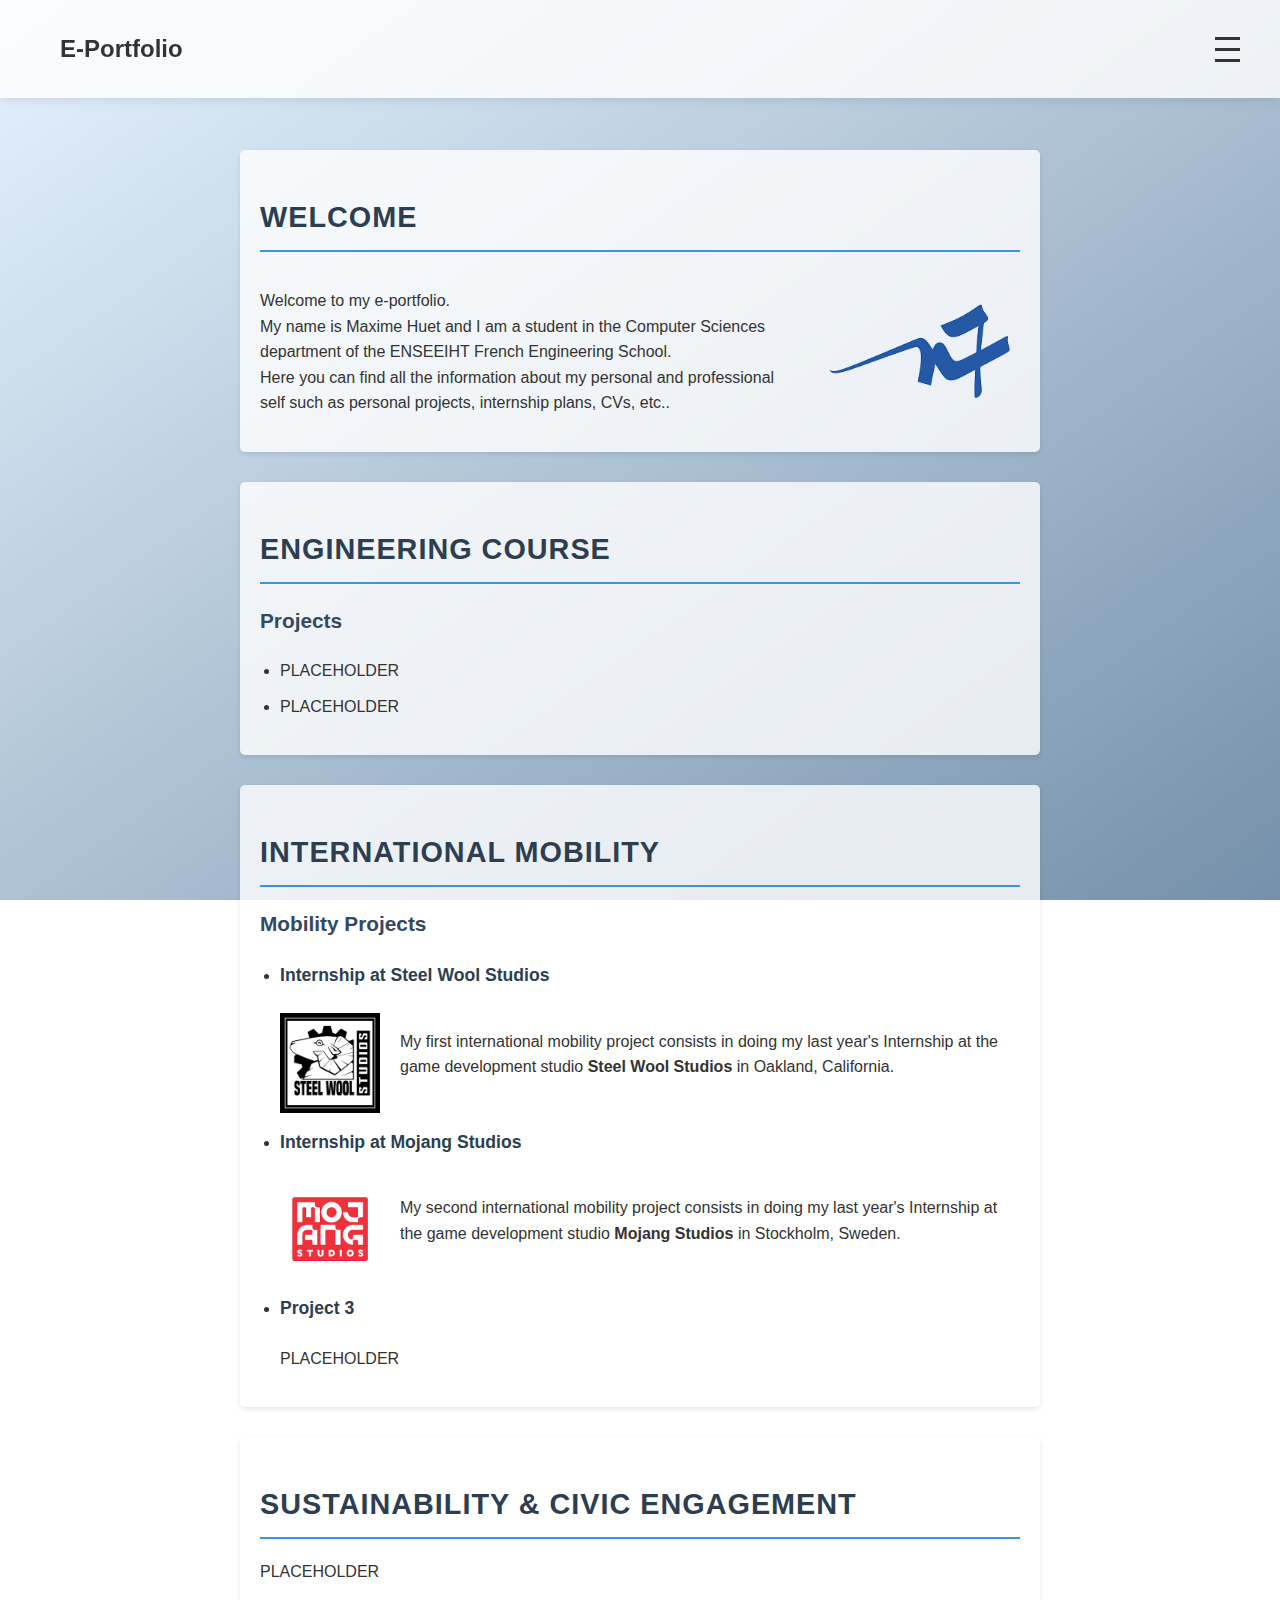
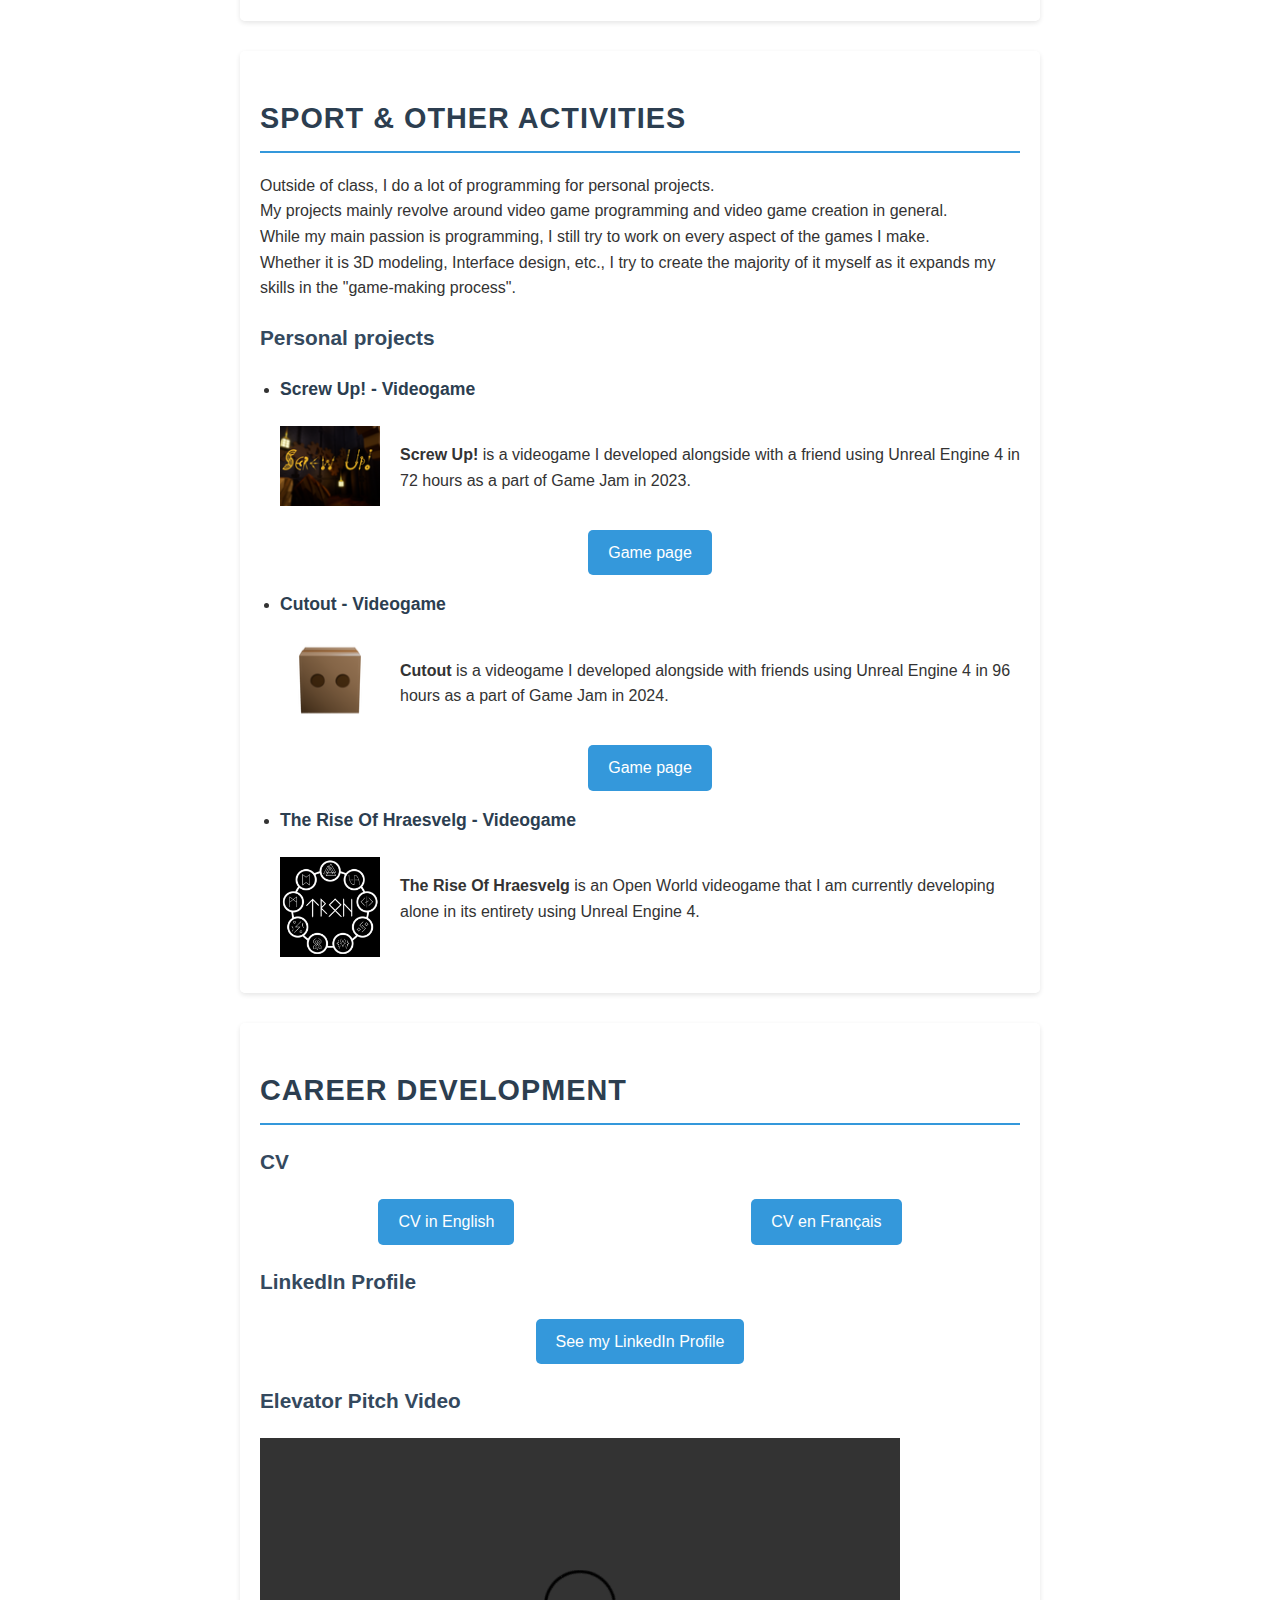
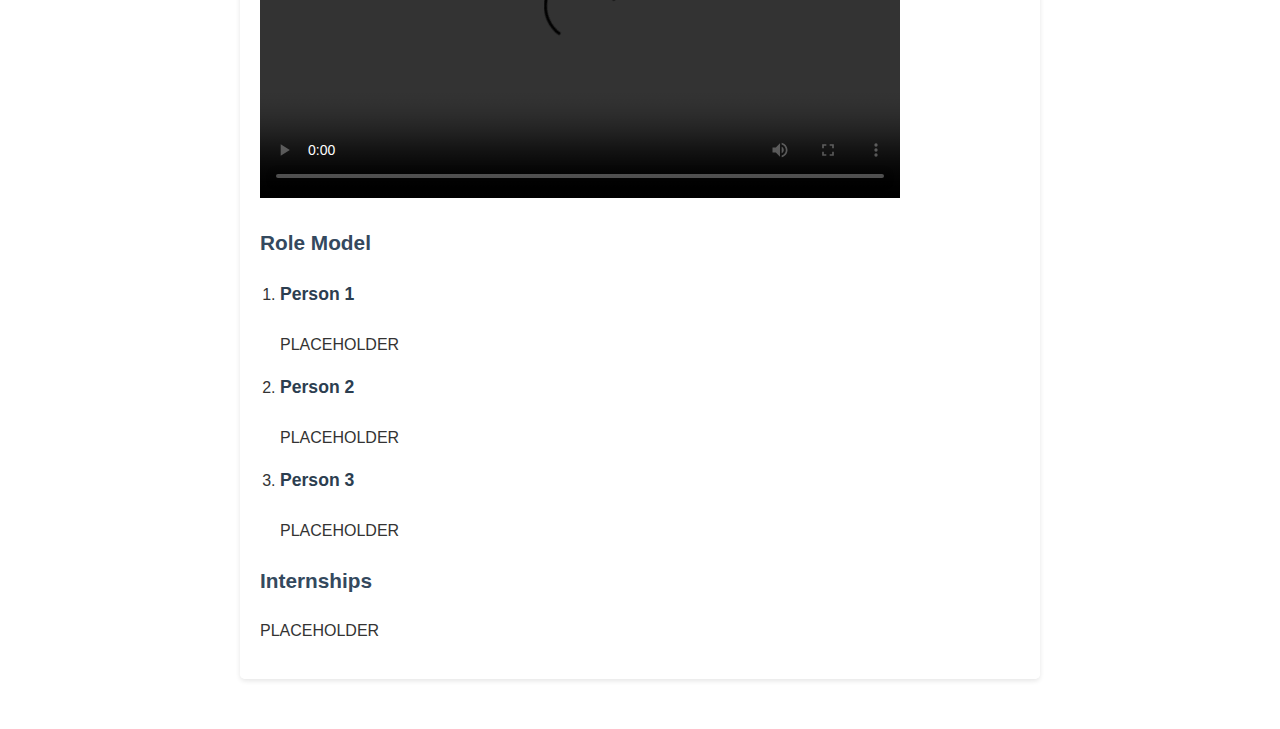
==== index.html @ b13a2e3e "Update index.html to add cvs" ====
<!DOCTYPE html>
<html lang="fr">
<head>
    <meta charset="UTF-8">
    <meta name="viewport" content="width=device-width, initial-scale=1.0">
    <title>E-Portfolio</title>
    <link rel="stylesheet" href="styles.css">
</head>
<body>
    <header>
        <div class="header-content">
            <h1>E-Portfolio</h1>
            <div class="hamburger" id="hamburger">
                <div></div>
                <div></div>
                <div></div>
            </div>
        </div>
        <nav id="navbar">
            <ul class="nav-grid">
                <li><a href="#welcome">Welcome</a></li>
                <li><a href="#engineering">Engineering Course</a></li>
                <li><a href="#international">International Mobility</a></li>
                <li><a href="#engagement">Sustainability & Civic Engagement</a></li>
                <li><a href="#activities">Sport & Other Activities</a></li>
                <li><a href="#career">Career Development</a></li>
            </ul>
        </nav>
    </header>

    <section id="welcome">
        <h2>Welcome</h2>
        <div class="welcome-content">
            <p>Welcome to my e-portfolio. </br>
            My name is Maxime Huet and I am a student in the Computer Sciences department of the ENSEEIHT French Engineering School. </br>
            Here you can find all the information about my personal and professional self such as personal projects, internship plans, CVs, etc..
            </p>
            <img src="images/N7Logo.png" alt="N7 Logo" class="welcome-image">
        </div>
    </section>

    <section id="engineering">
        <h2>Engineering Course</h2>
        <h3>Projects</h3>
        <ul>
            <li>PLACEHOLDER</li>
            <li>PLACEHOLDER</li>
        </ul>
    </section>

    <section id="international">
        <h2>International Mobility</h2>
        <h3>Mobility Projects</h3>
        <ul>
            <li>
                <h4>Internship at Steel Wool Studios</h4>
                <div class="project-content">
                    <img src="images/SteelWoolLogo.png" alt="Steel Wool Studios Logo" class="company-logo">
                    <p>My first international mobility project consists in doing my last year's Internship
                        at the game development studio <b>Steel Wool Studios</b> in Oakland, California.
                    </p>
                </div>
            </li>
            <li>
                <h4>Internship at Mojang Studios</h4>
                <div class="project-content">
                    <img src="images/MojangLogo.png" alt="Mojang Studios Logo" class="company-logo">
                    <p>My second international mobility project consists in doing my last year's Internship
                        at the game development studio <b>Mojang Studios</b> in Stockholm, Sweden.
                    </p>
                </div>
            </li>
            <li>
                <h4>Project 3</h4>
                <p>PLACEHOLDER</p>
            </li>
        </ul>
    </section>

    <section id="engagement">
        <h2>Sustainability & Civic Engagement</h2>
        <p>PLACEHOLDER</p>
    </section>

    <section id="activities">
        <h2>Sport & Other Activities</h2>
        <p>Outside of class, I do a lot of programming for personal projects.</br>
            My projects mainly revolve around video game programming and video game creation in general. </br>
            While my main passion is programming, I still try to work on every aspect of the games I make. </br>
            Whether it is 3D modeling, Interface design, etc., I try to create the majority of it myself as it expands my skills
            in the "game-making process".
        </p>

        <h3>Personal projects</h3>
        <ul>
            <li>
                <h4>Screw Up! - Videogame</h4>
                <div class="project-content">
                    <img src="images/ScrewUp.png" alt="Screw Up! Logo" class="company-logo">
                    <p><b>Screw Up!</b> is a videogame I developed alongside with a friend using Unreal Engine 4 in 72 hours as a part of Game Jam in 2023.</p>
                </div>
                <div class="button-container">
                    <a href="https://cerrad-las-sopas.itch.io/screw-up" class="button animate-click" target="_blank">Game page</a>
                </div>
            </li>
            <li>
                <h4>Cutout - Videogame</h4>
                <div class="project-content">
                    <img src="images/CutOut.png" alt="Cutout Logo" class="company-logo">
                    <p><b>Cutout</b> is a videogame I developed alongside with friends using Unreal Engine 4 in 96 hours as a part of Game Jam in 2024.</p>
                </div>
                <div class="button-container">
                    <a href="https://cerrad-las-sopas.itch.io/cutout" class="button animate-click" target="_blank">Game page</a>
                </div>
            </li>
            <li>
                <h4>The Rise Of Hraesvelg - Videogame</h4>
                <div class="project-content">
                    <img src="images/TROH.png" alt="TROH Logo" class="company-logo">
                    <p><b>The Rise Of Hraesvelg</b> is an Open World videogame that I am currently developing alone in its entirety using Unreal Engine 4.</p>
                </div>
            </li>
        </ul>
    </section>

    <section id="career">
        <h2>Career Development</h2>
        <h3>CV</h3>
            <div class="button-container">
                <a href="files/CV_EN_Maxime_Huet.pdf" class="button animate-click" target="_blank">CV in English</a>
                <a href="files/CV_FR_Maxime_Huet.pdf" class="button animate-click" target="_blank">CV en Français</a>
            </div>
            <h3>LinkedIn Profile</h3>
            <div class="button-container">
                <a href="https://www.linkedin.com/in/maxime-huet-fren/" class="button animate-click" target="_blank">See my LinkedIn Profile</a>
            </div>
        <h3>Elevator Pitch Video</h3>
        <video width="640" height="360" controls>
            <source src="path/to/elevator-pitch.mp4" type="video/mp4">
            Your browser can't load the video.
        </video>
        <h3>Role Model</h3>
        <ol>
            <li>
                <h4>Person 1</h4>
                <p>PLACEHOLDER</p>
            </li>
            <li>
                <h4>Person 2</h4>
                <p>PLACEHOLDER</p>
            </li>
            <li>
                <h4>Person 3</h4>
                <p>PLACEHOLDER</p>
            </li>
        </ol>
        <h3>Internships</h3>
        <p>PLACEHOLDER</p>
    </section>

    <button id="scroll-to-top">↑</button>

    <script src="scroll-to-top.js"></script>
    <script>
        // JavaScript to toggle the hamburger menu
        const hamburger = document.getElementById('hamburger');
        const navbar = document.getElementById('navbar');

        hamburger.addEventListener('click', () => {
            hamburger.classList.toggle('active');
            navbar.classList.toggle('active');
        });
    </script>
</body>
</html>
---- styles.css ----
/* General styles */
body {
    font-family: Arial, sans-serif;
    line-height: 1.6;
    color: #333;
    max-width: 800px;
    margin: 0 auto;
    padding: 20px;
    padding-top: 150px;
    background: linear-gradient(to bottom right, #e6f3ff, #7590aa);
    background-attachment: fixed;
    min-height: 100vh;
}

header {
    position: fixed;
    top: 0;
    left: 0;
    right: 0;
    background-color: rgba(255, 255, 255, 0.8);
    backdrop-filter: blur(10px);
    -webkit-backdrop-filter: blur(10px);
    box-shadow: 0 2px 10px rgba(0, 0, 0, 0.1);
    z-index: 1000;
    transition: background-color 0.3s ease;
}

.header-content {
    max-width: 1200px;
    margin: 0 auto;
    padding: 10px 20px;
    display: flex;
    justify-content: space-between;
    align-items: center;
}

header h1 {
    margin: 20px;
    font-size: 24px;
    color: #333;
}

/* Header styles */
h1 {
    color: #2c3e50;
    font-size: 2.5em;
    margin-bottom: 20px;
}

h2 {
    color: #2c3e50;
    font-size: 1.8em;
    padding-bottom: 10px;
    border-bottom: 2px solid #3498db;
    margin-bottom: 20px;
    text-transform: uppercase;
    letter-spacing: 1px;
}

h3 {
    color: #34495e;
    font-size: 1.3em;
    margin-top: 20px;
}

h4 {
    color: #2c3e50;
    font-size: 1.1em;
    margin-top: 15px;
}

/* Nav styles */
nav {
    display: none; /* Hide nav by default */
    flex-direction: column; /* Change to column for hamburger */
    width: 100%;
    background-color: #f8f9fa; /* New background color for mobile */
    padding: 10px; /* Added padding */
    border-radius: 5px; /* Rounded corners */
}

.nav-grid {
    display: flex;
    flex-direction: column; /* Stack items vertically */
    padding: 0;
    margin: 0;
    list-style-type: none;
}

.nav-grid li {
    margin-bottom: 10px; /* Space between items */
}

.nav-grid li a {
    text-decoration: none;
    color: #333;
    font-weight: 500;
    transition: color 0.3s ease;
    padding: 10px; /* Added padding for better click area */
}

.nav-grid li a:hover {
    color: #007bff;
}

/* Hamburger menu styles */
.hamburger {
    display: flex; /* Show hamburger icon */
    flex-direction: column;
    cursor: pointer;
}

.hamburger div {
    width: 25px;
    height: 3px;
    background-color: #333;
    margin: 4px 0;
    transition: 0.4s;
}

/* Active state for hamburger */
.hamburger.active div:nth-child(1) {
    transform: rotate(-45deg) translate(-5px, 6px);
}

.hamburger.active div:nth-child(2) {
    opacity: 0; /* Hide the middle line */
}

.hamburger.active div:nth-child(3) {
    transform: rotate(45deg) translate(-5px, -6px);
}

/* Show navbar when active */
nav.active {
    display: flex; /* Show nav when hamburger is active */
}

/* Welcome Section Styles */
.welcome-content {
    display: flex;
    justify-content: space-between;
    align-items: center;
}

.welcome-content p {
    flex: 1; 
    margin-right: 20px; 
}

.welcome-image {
    max-width: 200px;
    height: auto; 
}

.welcome-image-right {
    order: 2;
}

/* Responsiveness */
@media (max-width: 768px) {
    .header-content {
        flex-direction: row;
        align-items: center;
        justify-content: space-between;
    }

    nav {
        flex-direction: column;
        width: 100%;
        display: none; /* Hide nav by default */
    }

    .nav-grid {
        flex-direction: column;
        width: 100%;
    }

    .nav-grid li {
        margin-bottom: 10px;
    }

    .nav-grid li:not(:last-child)::after {
        content: none; /* Remove separator for mobile */
    }

    .welcome-content {
        flex-direction: column; 
        align-items: flex-start; 
    }

    .welcome-image {
        max-width: 100%; 
        margin: 10px 0; 
    }

    .hamburger {
        display: flex; /* Show hamburger icon */
    }
}

/* Section styles */
section {
    margin-bottom: 30px;
    padding: 20px;
    background-color: rgba(255, 255, 255, 0.8);
    border-radius: 5px;
    box-shadow: 0 2px 5px rgba(0,0,0,0.1);
}

/* List styles */
ul, ol {
    padding-left: 20px;
}

li {
    margin-bottom: 10px;
}

/* Link styles */
a {
    color: #3498db;
    text-decoration: none;
}

a:hover {
    text-decoration: underline;
}

/* Video styles */
video {
    max-width: 100%;
    height: auto;
}

/* Button styles */
.button-container {
    display: flex;
    justify-content: space-around;
    margin-top: 20px;
}

.button {
    display: inline-block;
    padding: 10px 20px;
    background-color: #3498db;
    color: #fff;
    text-decoration: none;
    border-radius: 5px;
    transition: background-color 0.3s ease, transform 0.1s ease-in-out;
}

.button:hover {
    background-color: #2980b9;
}

.animate-click:active {
    transform: scale(0.95);
}

/* Project content styles */
.project-content {
    display: flex;
    align-items: flex-start;
    gap: 20px;
}

.company-logo {
    max-width: 100px;
    height: auto;
}

/* Scroll to top button */
#scroll-to-top {
    position: fixed;
    bottom: 20px;
    right: 20px;
    background-color: #333;
    color: #fff;
    border: none;
    border-radius: 50%;
    width: 50px;
    height: 50px;
    font-size: 24px;
    cursor: pointer;
    display: none;
    z-index: 1000;
}

#scroll-to-top:hover {
    background-color: #555;
}

/* Responsiveness */
@media (max-width: 768px) {
    body {
        padding: 10px;
        padding-top: 80px;
    }
    
    .header-content {
        flex-direction: row;
        align-items: center;
        justify-content: space-between;
    }

    nav {
        flex-direction: column;
        width: 100%;
        background-color: #f8f9fa; /* New background color for mobile */
        padding: 10px; /* Added padding */
        border-radius: 5px; /* Rounded corners */
        display: none; /* Hide nav by default */
    }

    .nav-grid {
        flex-direction: column;
        width: 100%;
    }

    .nav-grid li {
        margin-bottom: 10px;
    }

    section {
        padding: 15px;
    }

    h1 {
        font-size: 2em;
    }

    h2 {
        font-size: 1.5em;
    }

    h3 {
        font-size: 1.2em;
    }

    h4 {
        font-size: 1em;
    }

    .project-content {
        flex-direction: column;
    }

    .company-logo {
        max-width: 80px;
        margin-bottom: 10px;
    }
}
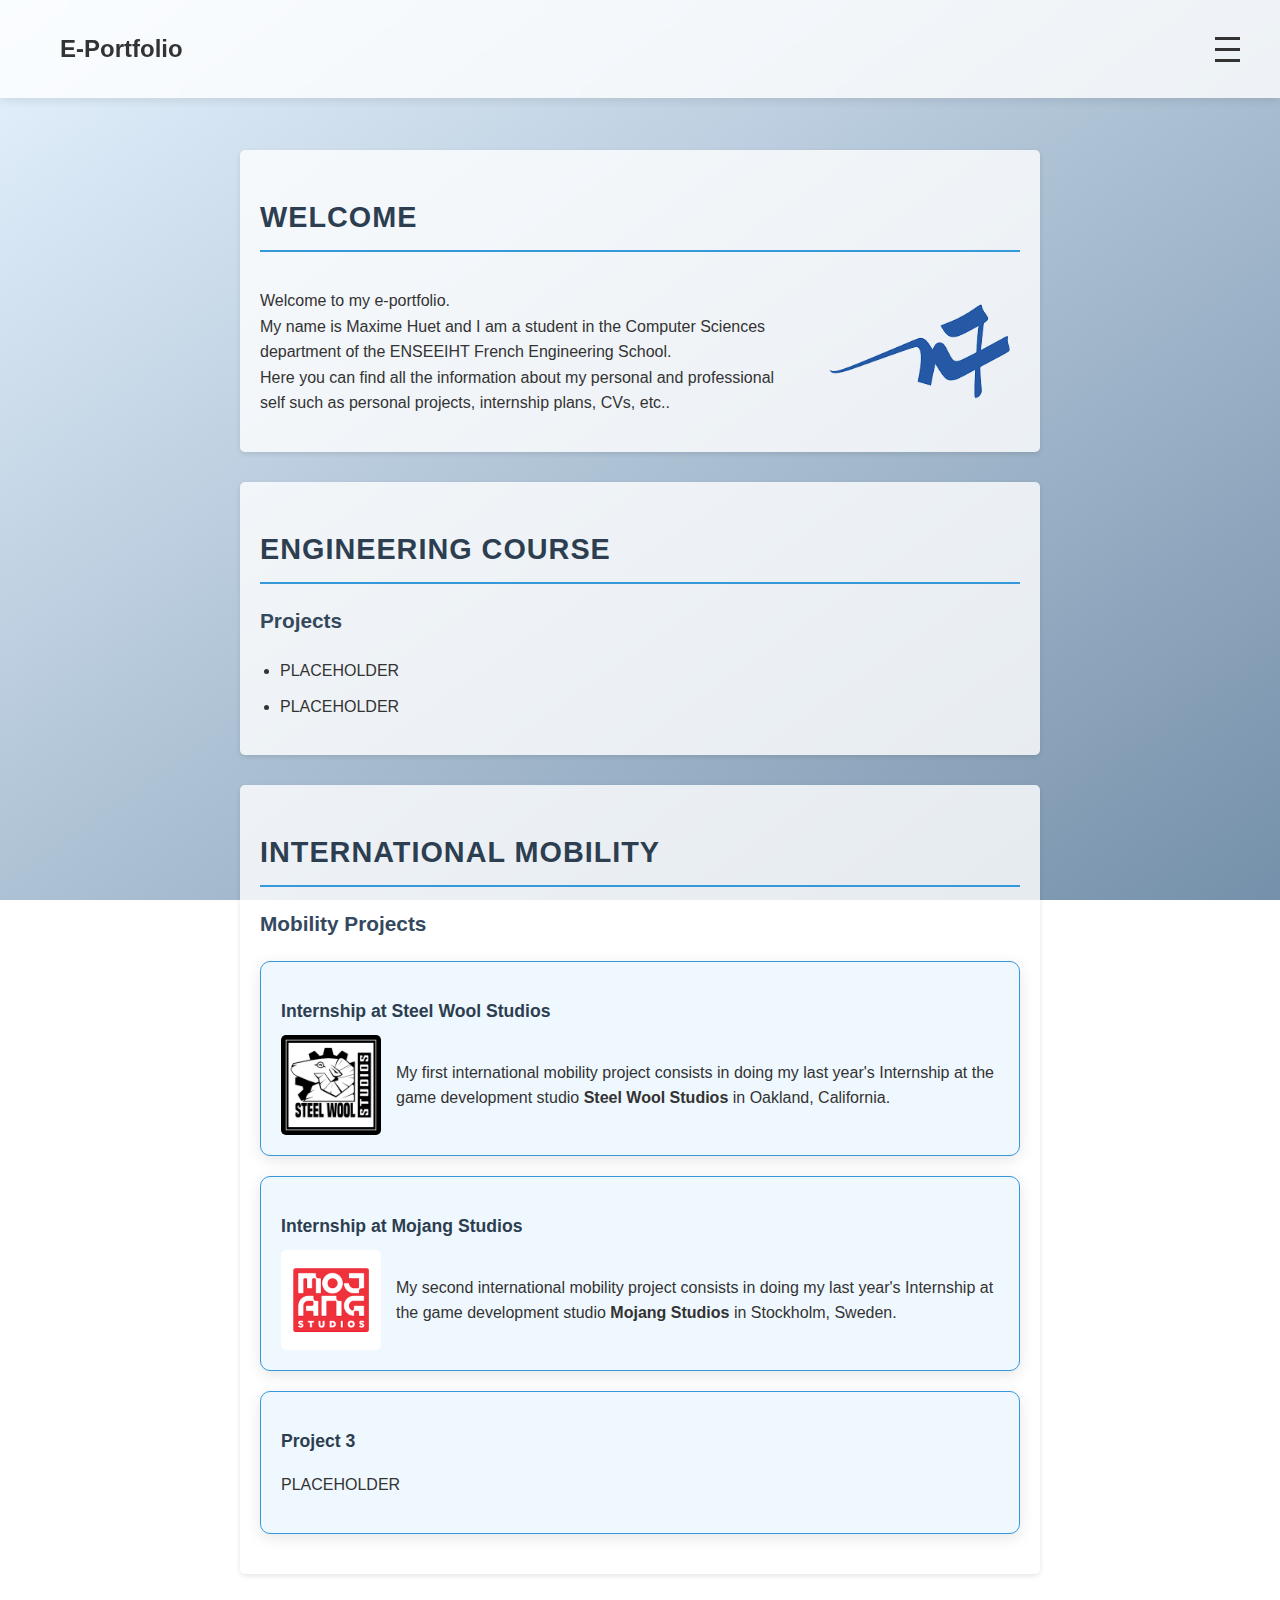
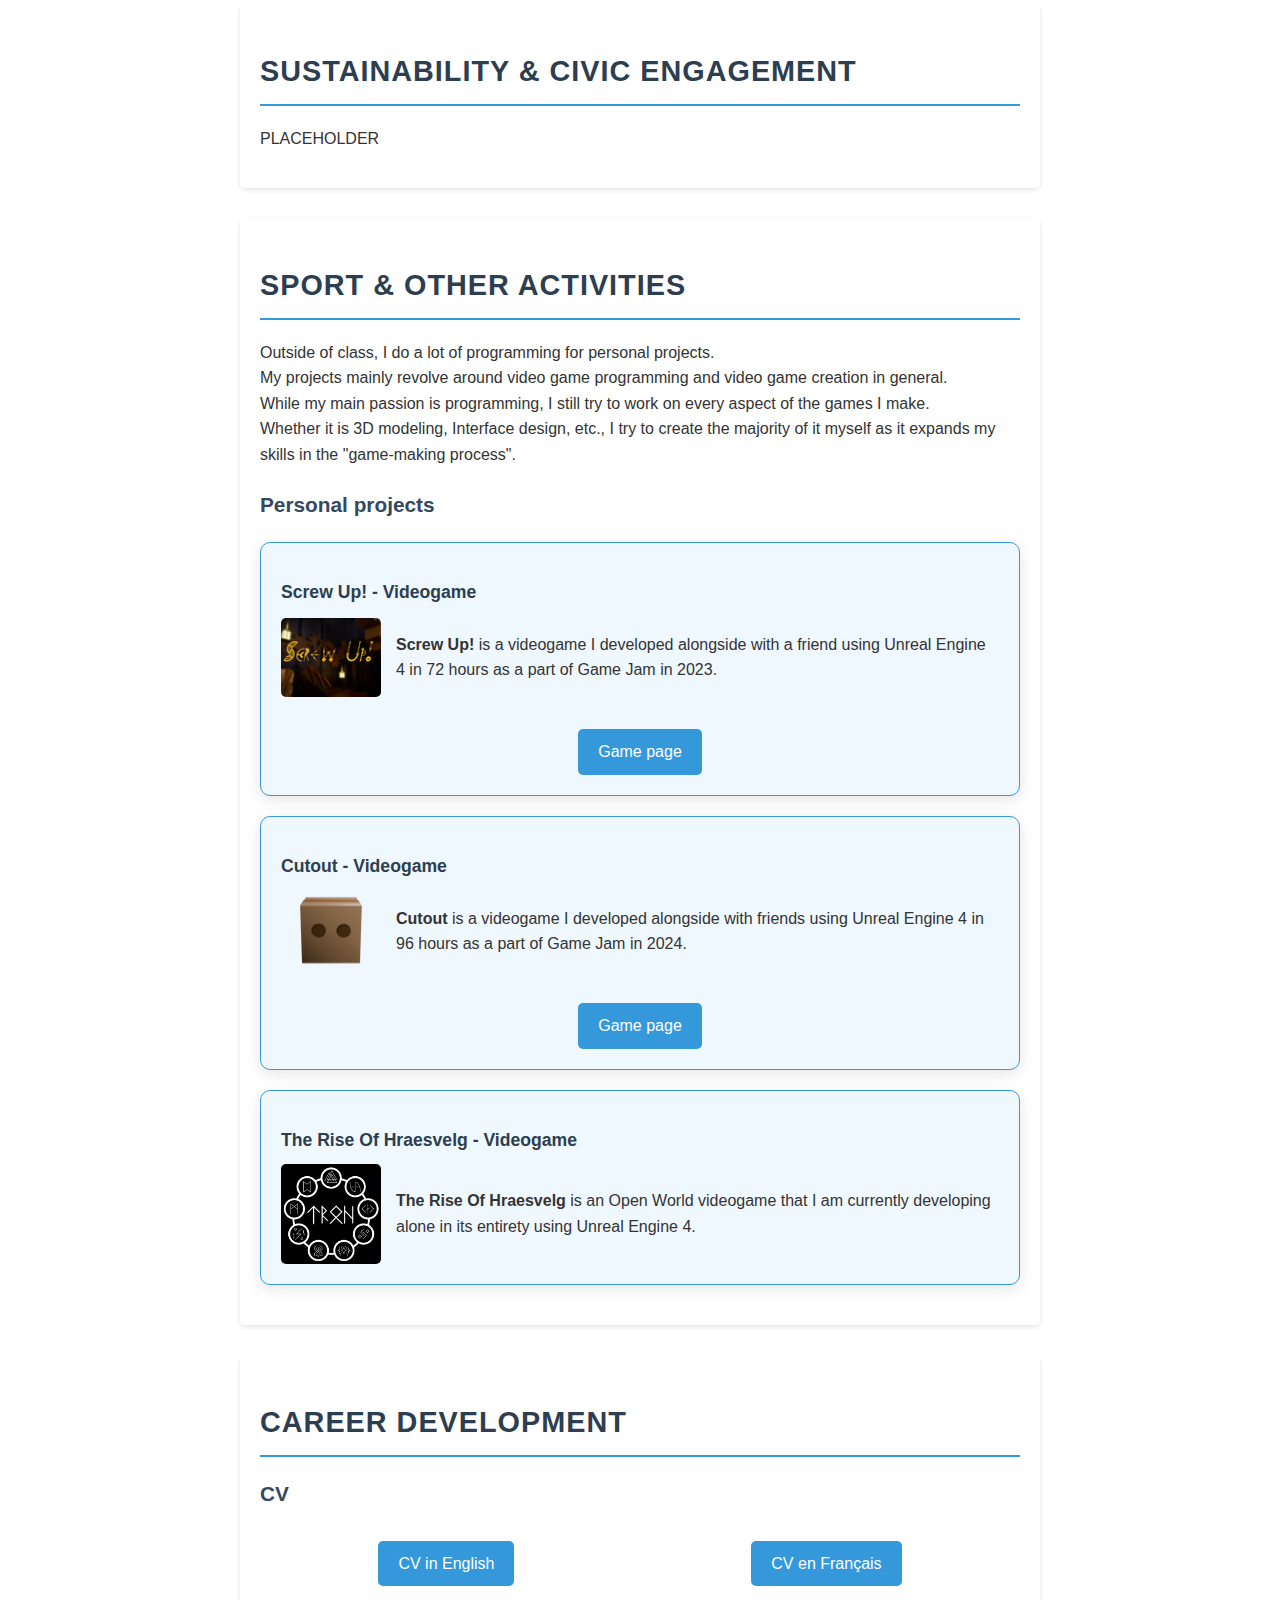
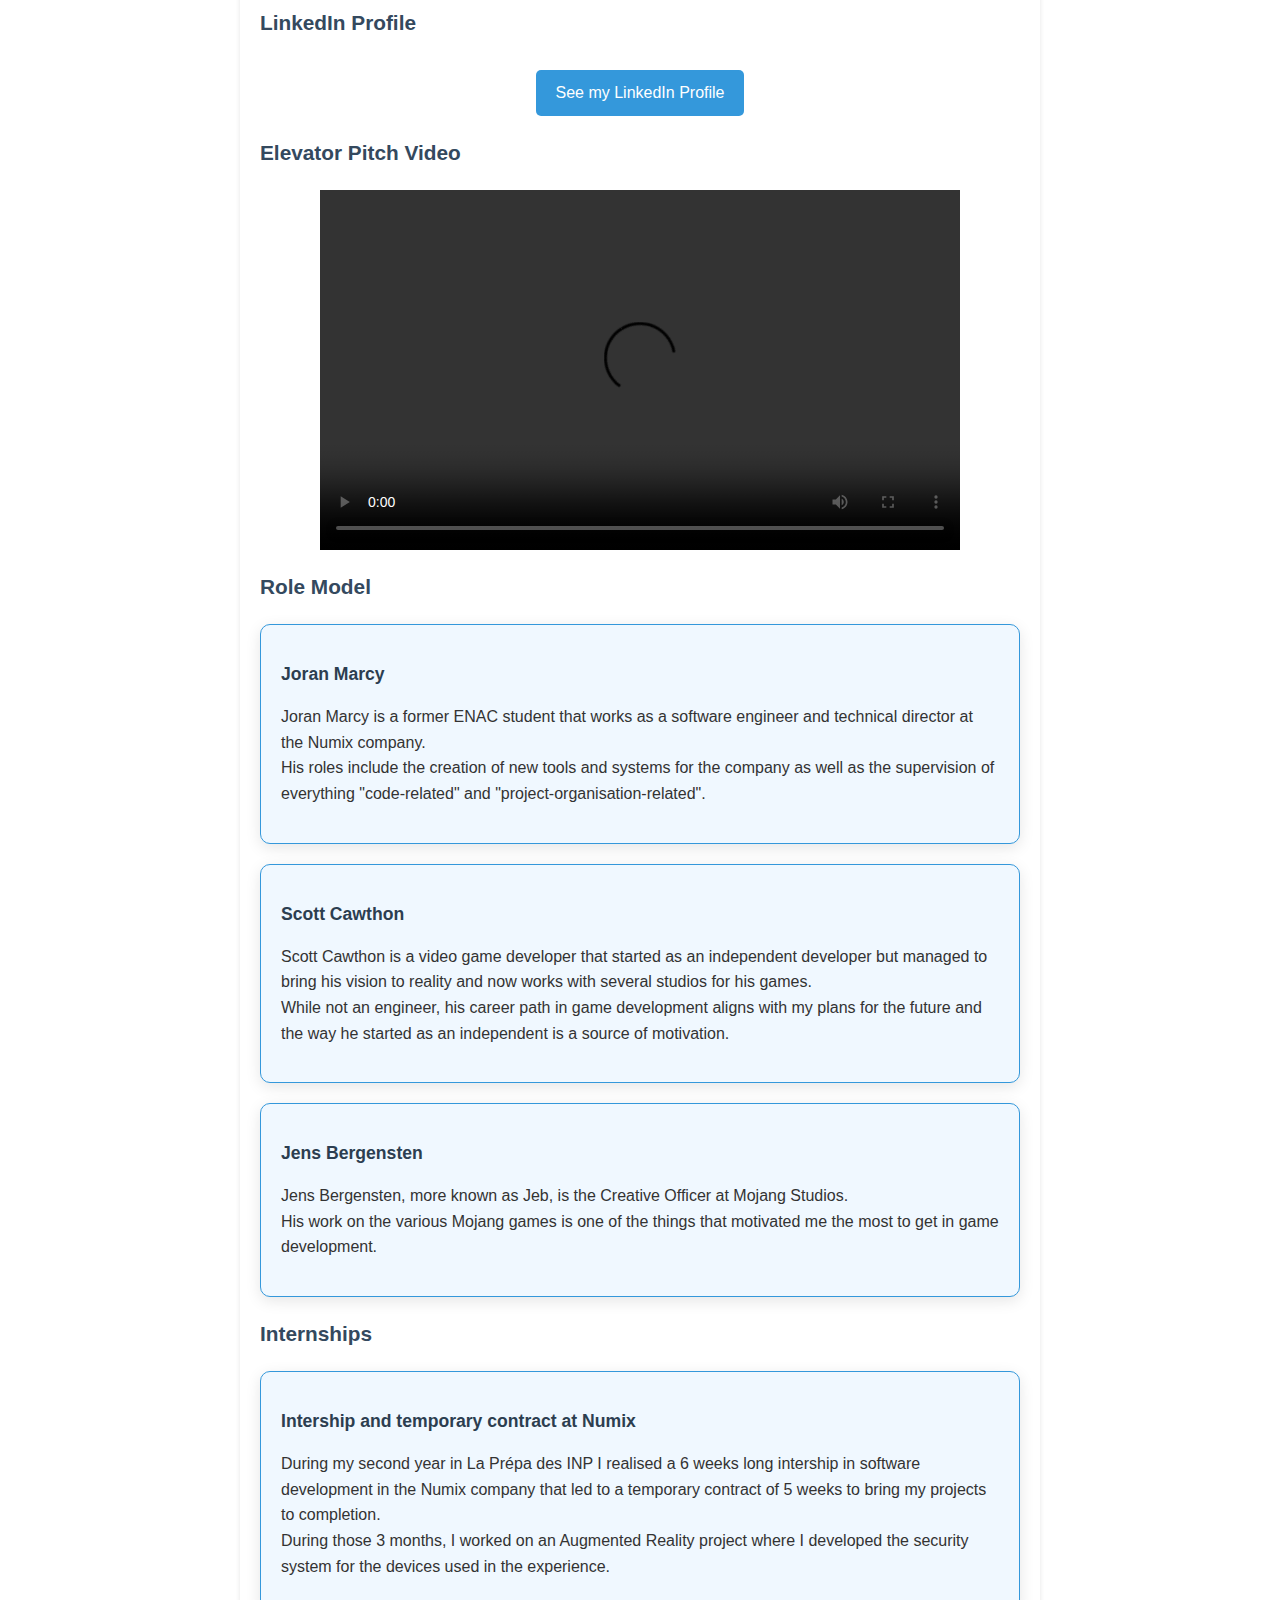
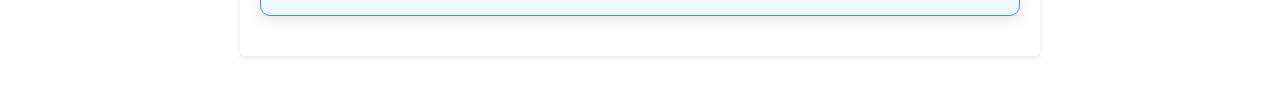
==== commit bb46b373: "update html and css" ====
--- a/index.html
+++ b/index.html
@@ -51,30 +51,28 @@
     <section id="international">
         <h2>International Mobility</h2>
         <h3>Mobility Projects</h3>
-        <ul>
-            <li>
-                <h4>Internship at Steel Wool Studios</h4>
-                <div class="project-content">
-                    <img src="images/SteelWoolLogo.png" alt="Steel Wool Studios Logo" class="company-logo">
-                    <p>My first international mobility project consists in doing my last year's Internship
-                        at the game development studio <b>Steel Wool Studios</b> in Oakland, California.
-                    </p>
-                </div>
-            </li>
-            <li>
-                <h4>Internship at Mojang Studios</h4>
-                <div class="project-content">
-                    <img src="images/MojangLogo.png" alt="Mojang Studios Logo" class="company-logo">
-                    <p>My second international mobility project consists in doing my last year's Internship
-                        at the game development studio <b>Mojang Studios</b> in Stockholm, Sweden.
-                    </p>
-                </div>
-            </li>
-            <li>
-                <h4>Project 3</h4>
-                <p>PLACEHOLDER</p>
-            </li>
-        </ul>
+        <div class="mobility-project">
+            <h4>Internship at Steel Wool Studios</h4>
+            <div class="project-content">
+                <img src="images/SteelWoolLogo.png" alt="Steel Wool Studios Logo" class="company-logo">
+                <p>My first international mobility project consists in doing my last year's Internship
+                    at the game development studio <b>Steel Wool Studios</b> in Oakland, California.
+                </p>
+            </div>
+        </div>
+        <div class="mobility-project">
+            <h4>Internship at Mojang Studios</h4>
+            <div class="project-content">
+                <img src="images/MojangLogo.png" alt="Mojang Studios Logo" class="company-logo">
+                <p>My second international mobility project consists in doing my last year's Internship
+                    at the game development studio <b>Mojang Studios</b> in Stockholm, Sweden.
+                </p>
+            </div>
+        </div>
+        <div class="mobility-project">
+            <h4>Project 3</h4>
+            <p>PLACEHOLDER</p>
+        </div>
     </section>
 
     <section id="engagement">
@@ -90,37 +88,35 @@
             Whether it is 3D modeling, Interface design, etc., I try to create the majority of it myself as it expands my skills
             in the "game-making process".
         </p>
-
+    
         <h3>Personal projects</h3>
-        <ul>
-            <li>
-                <h4>Screw Up! - Videogame</h4>
-                <div class="project-content">
-                    <img src="images/ScrewUp.png" alt="Screw Up! Logo" class="company-logo">
-                    <p><b>Screw Up!</b> is a videogame I developed alongside with a friend using Unreal Engine 4 in 72 hours as a part of Game Jam in 2023.</p>
-                </div>
-                <div class="button-container">
-                    <a href="https://cerrad-las-sopas.itch.io/screw-up" class="button animate-click" target="_blank">Game page</a>
-                </div>
-            </li>
-            <li>
-                <h4>Cutout - Videogame</h4>
-                <div class="project-content">
-                    <img src="images/CutOut.png" alt="Cutout Logo" class="company-logo">
-                    <p><b>Cutout</b> is a videogame I developed alongside with friends using Unreal Engine 4 in 96 hours as a part of Game Jam in 2024.</p>
-                </div>
-                <div class="button-container">
-                    <a href="https://cerrad-las-sopas.itch.io/cutout" class="button animate-click" target="_blank">Game page</a>
-                </div>
-            </li>
-            <li>
-                <h4>The Rise Of Hraesvelg - Videogame</h4>
-                <div class="project-content">
-                    <img src="images/TROH.png" alt="TROH Logo" class="company-logo">
-                    <p><b>The Rise Of Hraesvelg</b> is an Open World videogame that I am currently developing alone in its entirety using Unreal Engine 4.</p>
-                </div>
-            </li>
-        </ul>
+        <div class="personal-project">
+            <h4>Screw Up! - Videogame</h4>
+            <div class="project-content">
+                <img src="images/ScrewUp.png" alt="Screw Up! Logo" class="company-logo">
+                <p><b>Screw Up!</b> is a videogame I developed alongside with a friend using Unreal Engine 4 in 72 hours as a part of Game Jam in 2023.</p>
+            </div>
+            <div class="button-container">
+                <a href="https://cerrad-las-sopas.itch.io/screw-up" class="button animate-click" target="_blank">Game page</a>
+            </div>
+        </div>
+        <div class="personal-project">
+            <h4>Cutout - Videogame</h4>
+            <div class="project-content">
+                <img src="images/CutOut.png" alt="Cutout Logo" class="company-logo">
+                <p><b>Cutout</b> is a videogame I developed alongside with friends using Unreal Engine 4 in 96 hours as a part of Game Jam in 2024.</p>
+            </div>
+            <div class="button-container">
+                <a href="https://cerrad-las-sopas.itch.io/cutout" class="button animate-click" target="_blank">Game page</a>
+            </div>
+        </div>
+        <div class="personal-project">
+            <h4>The Rise Of Hraesvelg - Videogame</h4>
+            <div class="project-content">
+                <img src="images/TROH.png" alt="TROH Logo" class="company-logo">
+                <p><b>The Rise Of Hraesvelg</b> is an Open World videogame that I am currently developing alone in its entirety using Unreal Engine 4.</p>
+            </div>
+        </div>
     </section>
 
     <section id="career">
@@ -135,27 +131,43 @@
                 <a href="https://www.linkedin.com/in/maxime-huet-fren/" class="button animate-click" target="_blank">See my LinkedIn Profile</a>
             </div>
         <h3>Elevator Pitch Video</h3>
-        <video width="640" height="360" controls>
-            <source src="path/to/elevator-pitch.mp4" type="video/mp4">
-            Your browser can't load the video.
-        </video>
+        <div class="video-container">
+            <video width="640" height="360" controls>
+                <source src="path/to/elevator-pitch.mp4" type="video/mp4">
+                Your browser can't load the video.
+            </video>
+        </div>
         <h3>Role Model</h3>
-        <ol>
-            <li>
-                <h4>Person 1</h4>
-                <p>PLACEHOLDER</p>
-            </li>
-            <li>
-                <h4>Person 2</h4>
-                <p>PLACEHOLDER</p>
-            </li>
-            <li>
-                <h4>Person 3</h4>
-                <p>PLACEHOLDER</p>
-            </li>
-        </ol>
+        <div class="role-model">
+            <h4>Joran Marcy</h4>
+            <p>Joran Marcy is a former ENAC student that works as a software
+                engineer and technical director at the Numix company. </br>
+            His roles include the creation of new tools and systems for the company as well
+            as the supervision of everything "code-related" and "project-organisation-related".</p>
+        </div>
+        <div class="role-model">
+            <h4>Scott Cawthon</h4>
+            <p>Scott Cawthon is a video game developer that started as an independent developer
+                but managed to bring his vision to reality and now works with several studios for 
+                his games. </br>
+                While not an engineer, his career path in game development aligns with my plans for the future
+                and the way he started as an independent is a source of motivation.
+            </p>
+        </div>
+        <div class="role-model">
+            <h4>Jens Bergensten</h4>
+            <p>Jens Bergensten, more known as Jeb, is the Creative Officer at Mojang Studios.</br>
+                His work on the various Mojang games is one of the things that motivated me the most
+                to get in game development.</p>
+        </div>
         <h3>Internships</h3>
-        <p>PLACEHOLDER</p>
+        <div class="intership">
+            <h4>Intership and temporary contract at Numix</h4>
+            <p>During my second year in La Prépa des INP I realised a 6 weeks long intership in software development in the 
+                Numix company that led to a temporary contract of 5 weeks to bring my projects to completion.</br>
+                During those 3 months, I worked on an Augmented Reality project where I developed the security system
+                for the devices used in the experience.</p>
+        </div>
     </section>
 
     <button id="scroll-to-top">↑</button>
@@ -172,4 +184,4 @@
         });
     </script>
 </body>
-</html>
+</html>--- a/styles.css
+++ b/styles.css
@@ -12,6 +12,7 @@
     min-height: 100vh;
 }
 
+/* Header styles */
 header {
     position: fixed;
     top: 0;
@@ -40,7 +41,7 @@
     color: #333;
 }
 
-/* Header styles */
+/* Header styles for h1, h2, h3, h4 */
 h1 {
     color: #2c3e50;
     font-size: 2.5em;
@@ -75,8 +76,10 @@
     flex-direction: column; /* Change to column for hamburger */
     width: 100%;
     background-color: #f8f9fa; /* New background color for mobile */
-    padding: 10px; /* Added padding */
+    padding: 15px; /* Increased padding for better spacing */
+    border: 1px solid #3498db; /* Added border */
     border-radius: 5px; /* Rounded corners */
+    box-shadow: 0 2px 5px rgba(0, 0, 0, 0.1); /* Added shadow for depth */
 }
 
 .nav-grid {
@@ -88,19 +91,21 @@
 }
 
 .nav-grid li {
-    margin-bottom: 10px; /* Space between items */
+    margin-bottom: 15px; /* Increased space between items */
 }
 
 .nav-grid li a {
     text-decoration: none;
     color: #333;
-    font-weight: 500;
-    transition: color 0.3s ease;
-    padding: 10px; /* Added padding for better click area */
+    font-weight: 600; /* Increased font weight for emphasis */
+    transition: color 0.3s ease, background-color 0.3s ease; /* Added background color transition */
+    padding: 12px 15px; /* Adjusted padding for better click area */
+    border-radius: 3px; /* Rounded corners for links */
 }
 
 .nav-grid li a:hover {
-    color: #007bff;
+    color: #fff; /* Change text color on hover */
+    background-color: #3498db; /* Background color on hover */
 }
 
 /* Hamburger menu styles */
@@ -118,9 +123,13 @@
     transition: 0.4s;
 }
 
+.hamburger:hover div {
+    background-color: #3498db; /* New color on hover */
+}
+
 /* Active state for hamburger */
 .hamburger.active div:nth-child(1) {
-    transform: rotate(-45deg) translate(-5px, 6px);
+    transform: rotate(-45deg) translate(-6px, 10px);
 }
 
 .hamburger.active div:nth-child(2) {
@@ -128,7 +137,7 @@
 }
 
 .hamburger.active div:nth-child(3) {
-    transform: rotate(45deg) translate(-5px, -6px);
+    transform: rotate(45deg) translate(-5px, -10px);
 }
 
 /* Show navbar when active */
@@ -155,48 +164,6 @@
 
 .welcome-image-right {
     order: 2;
-}
-
-/* Responsiveness */
-@media (max-width: 768px) {
-    .header-content {
-        flex-direction: row;
-        align-items: center;
-        justify-content: space-between;
-    }
-
-    nav {
-        flex-direction: column;
-        width: 100%;
-        display: none; /* Hide nav by default */
-    }
-
-    .nav-grid {
-        flex-direction: column;
-        width: 100%;
-    }
-
-    .nav-grid li {
-        margin-bottom: 10px;
-    }
-
-    .nav-grid li:not(:last-child)::after {
-        content: none; /* Remove separator for mobile */
-    }
-
-    .welcome-content {
-        flex-direction: column; 
-        align-items: flex-start; 
-    }
-
-    .welcome-image {
-        max-width: 100%; 
-        margin: 10px 0; 
-    }
-
-    .hamburger {
-        display: flex; /* Show hamburger icon */
-    }
 }
 
 /* Section styles */
@@ -227,47 +194,110 @@
     text-decoration: underline;
 }
 
+/* Personal project styles */
+.personal-project {
+    border: 1px solid #3498db; /* Blue border */
+    padding: 20px; /* Space inside the box */
+    margin: 20px 0; /* Space between boxes */
+    border-radius: 10px; /* Rounded corners */
+    background-color: #f0f8ff; /* Light background color */
+    box-shadow: 0 4px 15px rgba(0, 0, 0, 0.1); /* Soft shadow for depth */
+    transition: transform 0.3s, box-shadow 0.3s; /* Smooth transition for hover effects */
+}
+
+.personal-project:hover {
+    transform: translateY(-5px); /* Lift effect */
+    box-shadow: 0 8px 20px rgba(0, 0, 0, 0.2); /* Deeper shadow on hover */
+}
+
+.personal-project h4 {
+    color: #2c3e50; /* Darker color for titles */
+    margin-bottom: 10px; /* Space below titles */
+}
+
+.personal-project .project-content {
+    display: flex; /* Flexbox for image and text */
+    align-items: center; /* Center vertically */
+}
+
+.personal-project .project-content img {
+    max-width: 100px; /* Limit image size */
+    margin-right: 15px; /* Space between image and text */
+    border-radius: 5px; /* Rounded corners for images */
+}
+
+/* Mobility project and role model styles */
+.mobility-project, .role-model, .intership {
+    border: 1px solid #3498db; /* Blue border */
+    padding: 20px; /* Space inside the box */
+    margin: 20px 0; /* Space between boxes */
+    border-radius: 10px; /* Rounded corners */
+    background-color: #f0f8ff; /* Light background color */
+    box-shadow: 0 4px 15px rgba(0, 0, 0, 0.1); /* Soft shadow for depth */
+    transition: transform 0.3s, box-shadow 0.3s; /* Smooth transition for hover effects */
+}
+
+.mobility-project:hover, .role-model:hover, .intership:hover {
+    transform: translateY(-5px); /* Lift effect */
+    box-shadow: 0 8px 20px rgba(0, 0, 0, 0.2); /* Deeper shadow on hover */
+}
+
+.mobility-project h4, .role-model h4, .intership h4 {
+    color: #2c3e50; /* Darker color for titles */
+    margin-bottom: 10px; /* Space below titles */
+}
+
+/* Project content styles */
+.project-content {
+    display: flex; /* Flexbox for image and text */
+    align-items: center; /* Center vertically */
+}
+
+.project-content img {
+    max-width: 100px; /* Limit image size */
+    margin-right: 15px; /* Space between image and text */
+    border-radius: 5px; /* Rounded corners for images */
+}
+
+/* Button styles */
+.button {
+    display: inline-block;
+    padding: 10px 20px;
+    background-color: #3498db; /* Button color */
+    color: #fff;
+    text-decoration: none;
+    border-radius: 5px;
+    transition: background-color 0.3s ease, transform 0.1s ease-in-out;
+    margin-top: 10px; /* Space above buttons */
+}
+
+.button:hover {
+    background-color: #2980b9; /* Darker button color on hover */
+    transform: scale(1.05); /* Slightly enlarge button on hover */
+}
+
 /* Video styles */
 video {
     max-width: 100%;
     height: auto;
 }
 
-/* Button styles */
+.video-container {
+    display: flex; /* Use flexbox */
+    justify-content: center; /* Center horizontally */
+    margin: 20px 0; /* Add some margin for spacing */
+}
+
+/* Button container styles */
 .button-container {
     display: flex;
     justify-content: space-around;
     margin-top: 20px;
 }
 
-.button {
-    display: inline-block;
-    padding: 10px 20px;
-    background-color: #3498db;
-    color: #fff;
-    text-decoration: none;
-    border-radius: 5px;
-    transition: background-color 0.3s ease, transform 0.1s ease-in-out;
-}
-
-.button:hover {
-    background-color: #2980b9;
-}
-
+/* Animate click styles */
 .animate-click:active {
     transform: scale(0.95);
-}
-
-/* Project content styles */
-.project-content {
-    display: flex;
-    align-items: flex-start;
-    gap: 20px;
-}
-
-.company-logo {
-    max-width: 100px;
-    height: auto;
 }
 
 /* Scroll to top button */
@@ -308,8 +338,10 @@
         flex-direction: column;
         width: 100%;
         background-color: #f8f9fa; /* New background color for mobile */
-        padding: 10px; /* Added padding */
+        padding: 15px; /* Increased padding for better spacing */
+        border: 1px solid #3498db; /* Added border */
         border-radius: 5px; /* Rounded corners */
+        box-shadow: 0 2px 5px rgba(0, 0, 0, 0.1); /* Added shadow for depth */
         display: none; /* Hide nav by default */
     }
 
@@ -319,7 +351,7 @@
     }
 
     .nav-grid li {
-        margin-bottom: 10px;
+        margin-bottom: 15px; /* Increased space between items */
     }
 
     section {
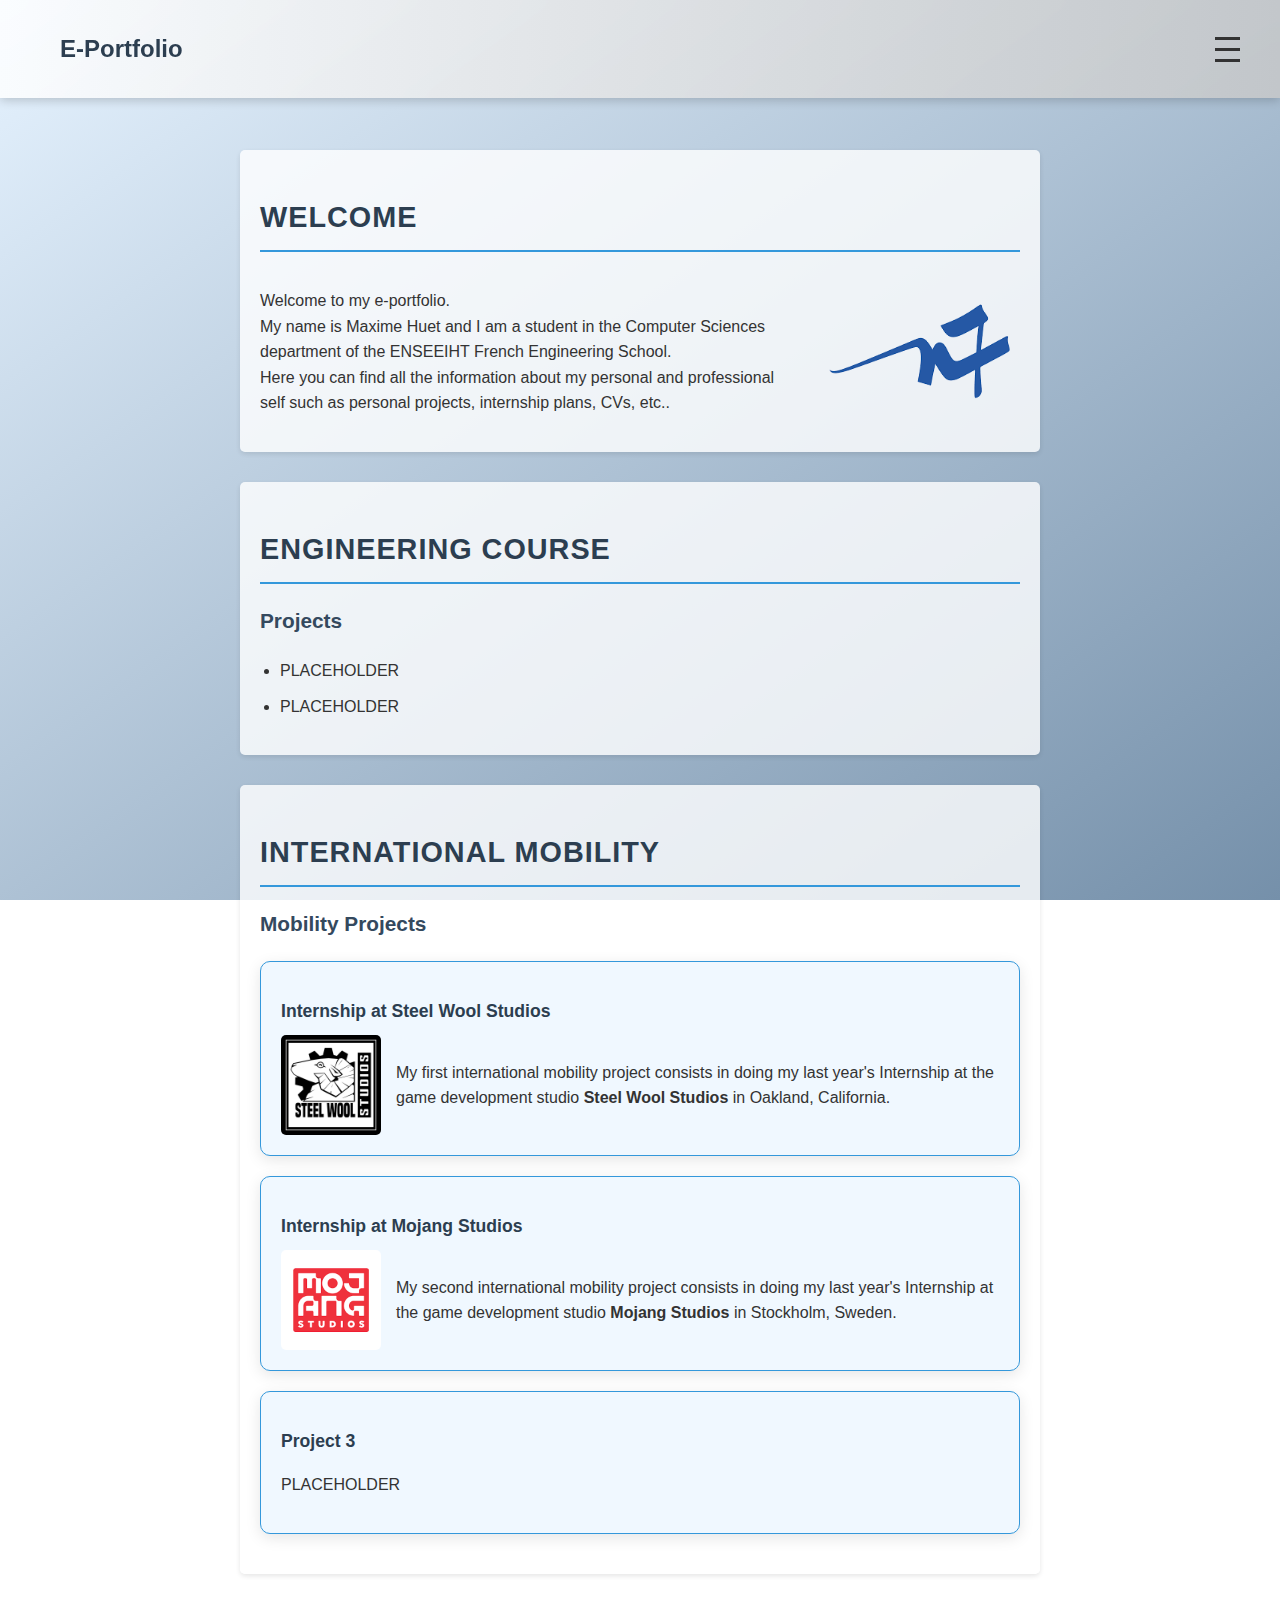
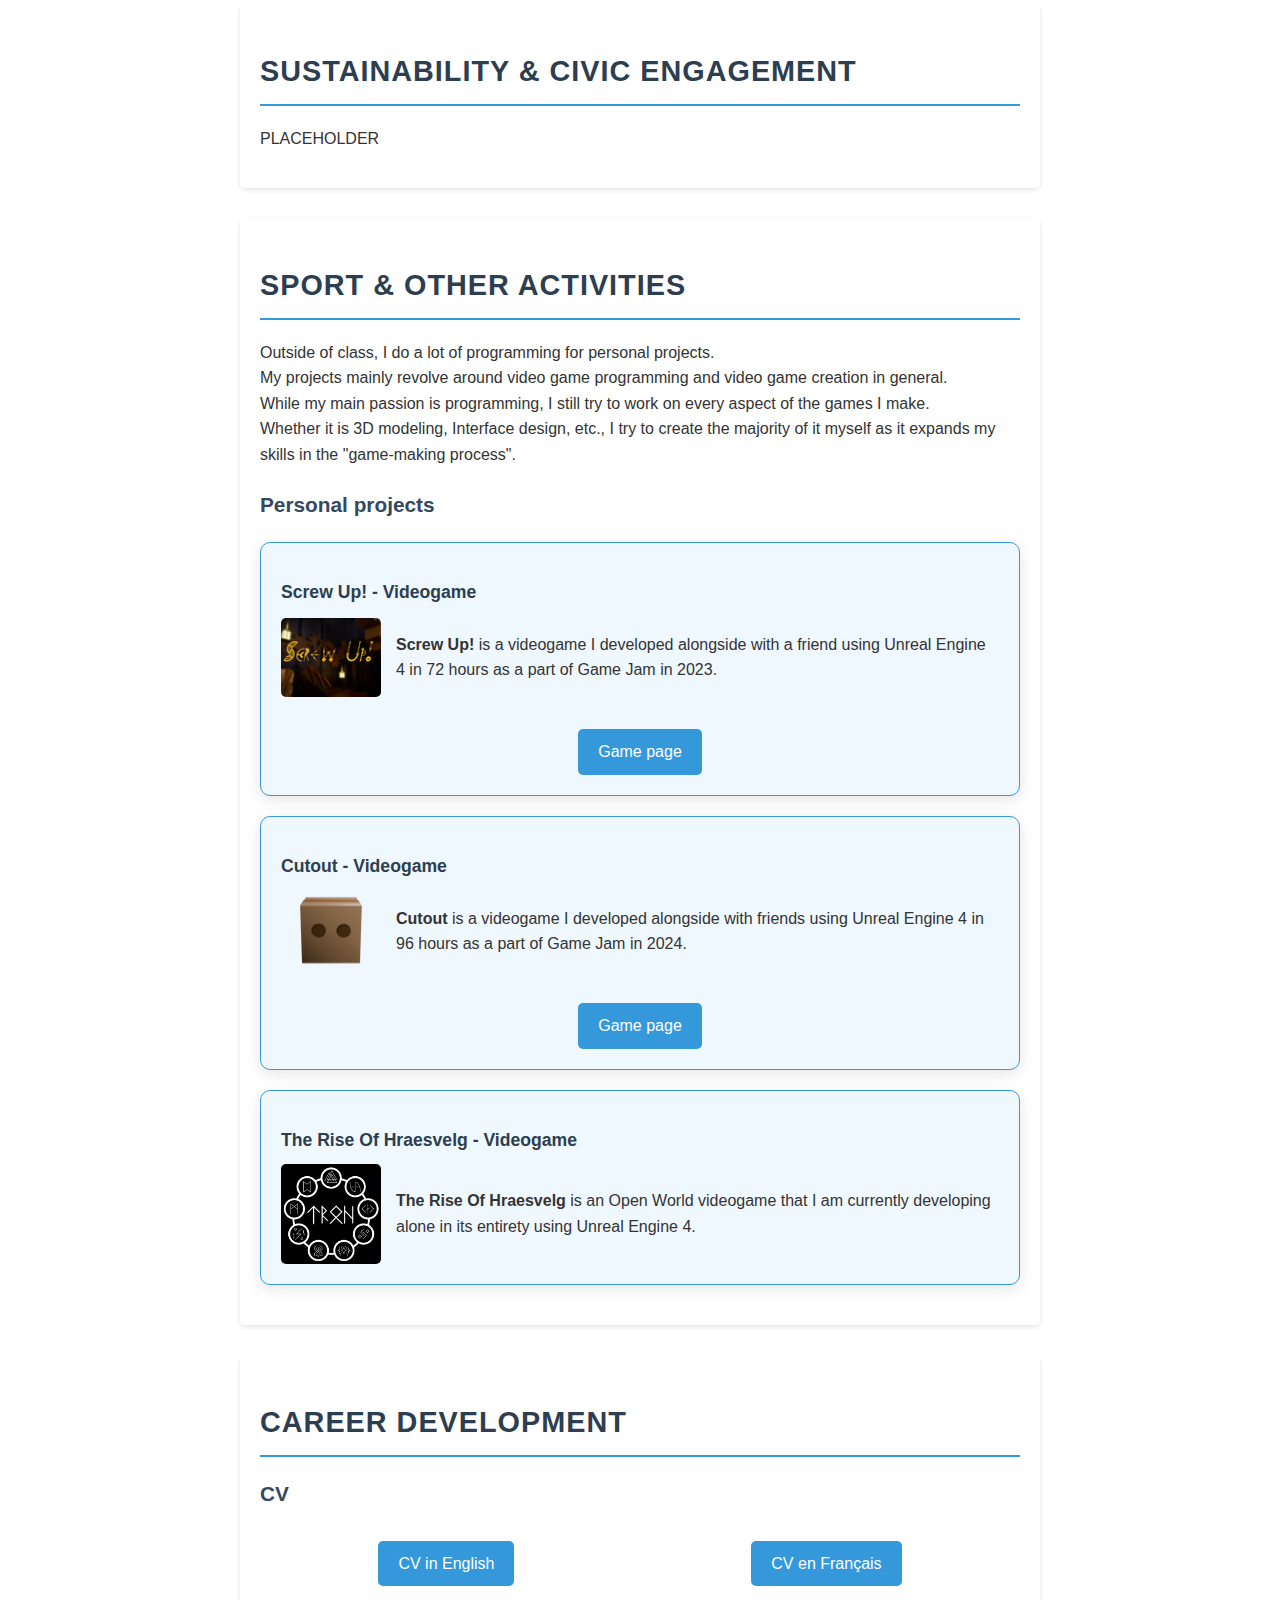
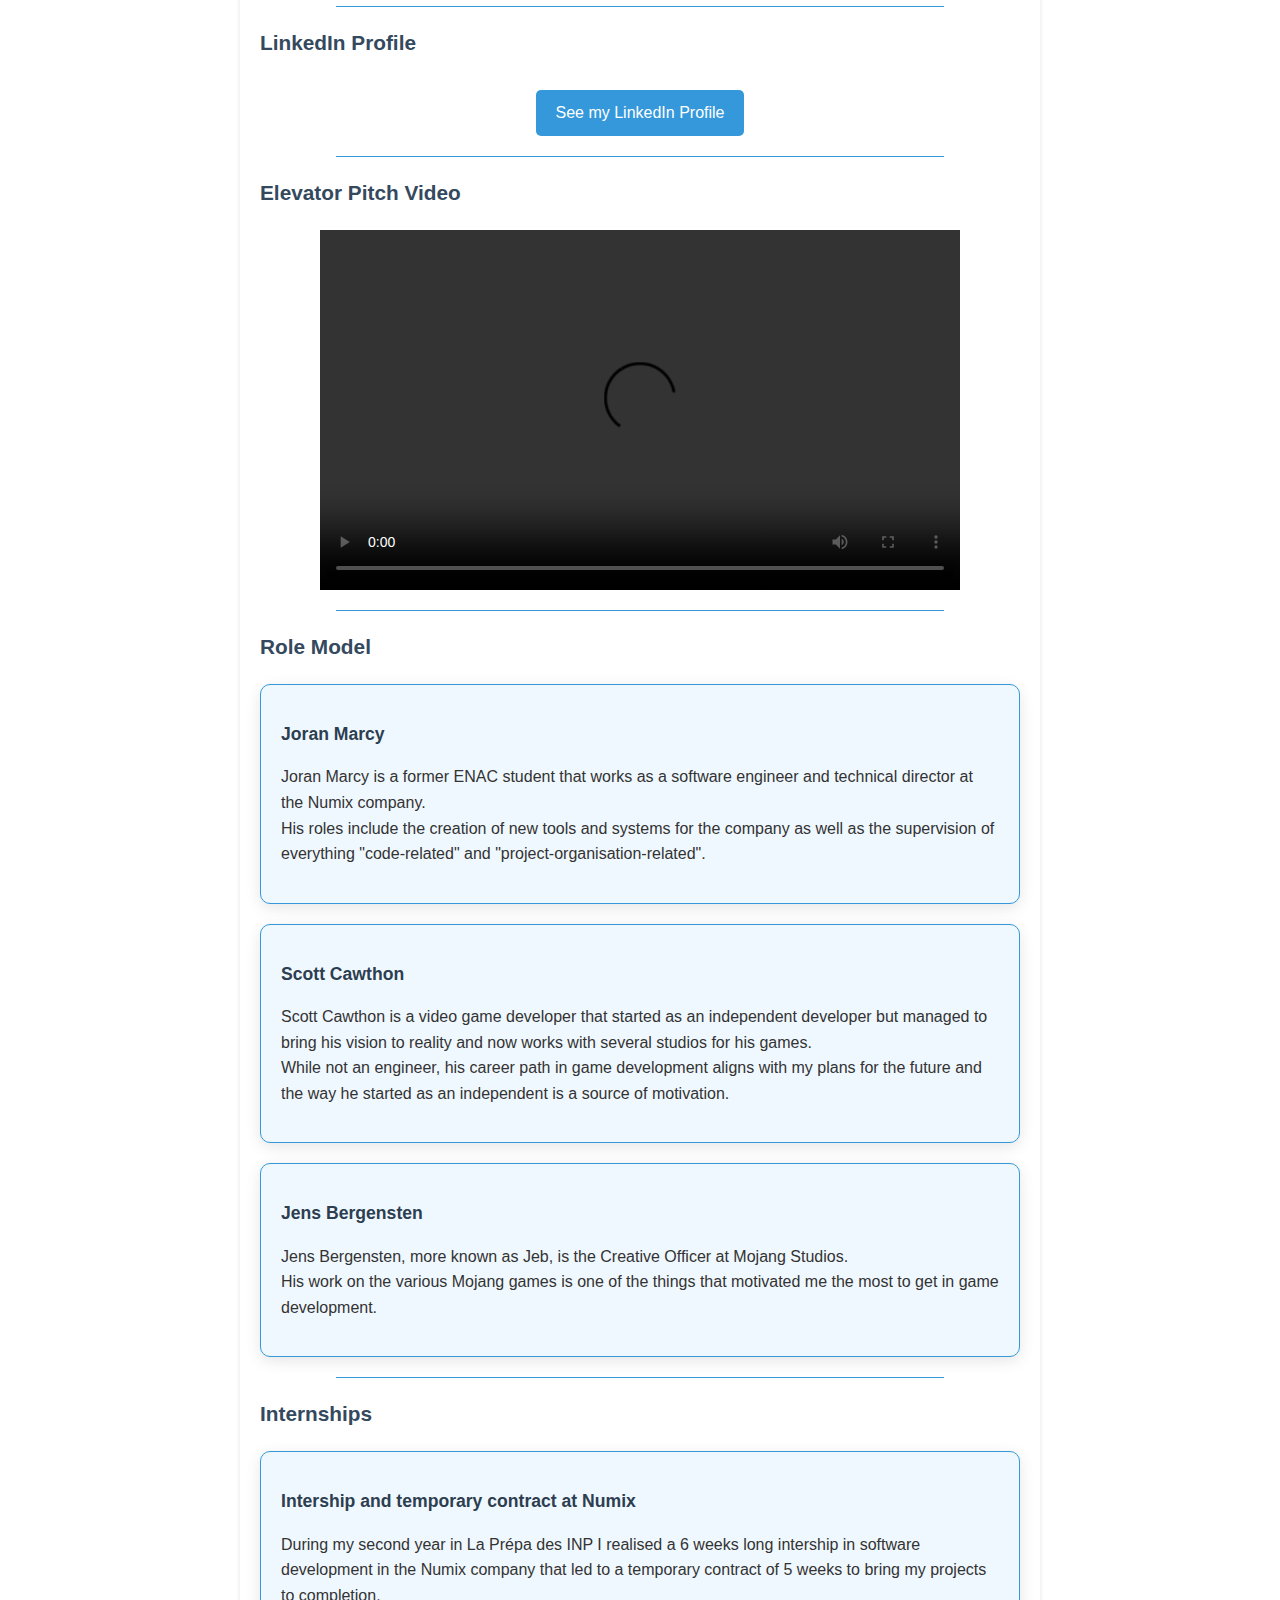
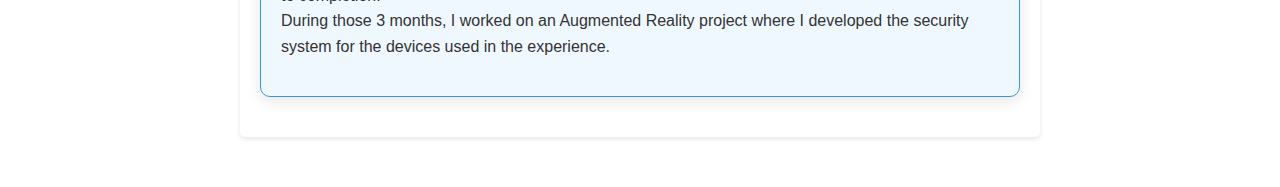
==== commit 9b784981: "change html and css" ====
--- a/index.html
+++ b/index.html
@@ -122,14 +122,20 @@
     <section id="career">
         <h2>Career Development</h2>
         <h3>CV</h3>
-            <div class="button-container">
-                <a href="files/CV_EN_Maxime_Huet.pdf" class="button animate-click" target="_blank">CV in English</a>
-                <a href="files/CV_FR_Maxime_Huet.pdf" class="button animate-click" target="_blank">CV en Français</a>
-            </div>
-            <h3>LinkedIn Profile</h3>
-            <div class="button-container">
-                <a href="https://www.linkedin.com/in/maxime-huet-fren/" class="button animate-click" target="_blank">See my LinkedIn Profile</a>
-            </div>
+        <div class="button-container">
+            <a href="files/CV_EN_Maxime_Huet.pdf" class="button animate-click" target="_blank">CV in English</a>
+            <a href="files/CV_FR_Maxime_Huet.pdf" class="button animate-click" target="_blank">CV en Français</a>
+        </div>
+
+        <div class="separator"></div>
+
+        <h3>LinkedIn Profile</h3>
+        <div class="button-container">
+            <a href="https://www.linkedin.com/in/maxime-huet-fren/" class="button animate-click" target="_blank">See my LinkedIn Profile</a>
+        </div>
+
+        <div class="separator"></div>
+
         <h3>Elevator Pitch Video</h3>
         <div class="video-container">
             <video width="640" height="360" controls>
@@ -137,6 +143,9 @@
                 Your browser can't load the video.
             </video>
         </div>
+
+        <div class="separator"></div>
+
         <h3>Role Model</h3>
         <div class="role-model">
             <h4>Joran Marcy</h4>
@@ -160,6 +169,9 @@
                 His work on the various Mojang games is one of the things that motivated me the most
                 to get in game development.</p>
         </div>
+
+        <div class="separator"></div>
+        
         <h3>Internships</h3>
         <div class="intership">
             <h4>Intership and temporary contract at Numix</h4>
--- a/styles.css
+++ b/styles.css
@@ -18,10 +18,10 @@
     top: 0;
     left: 0;
     right: 0;
-    background-color: rgba(255, 255, 255, 0.8);
+    background: linear-gradient(to right, rgba(255, 255, 255, 0.8), rgba(200, 200, 200, 0.8)); /* Gradient background */
     backdrop-filter: blur(10px);
     -webkit-backdrop-filter: blur(10px);
-    box-shadow: 0 2px 10px rgba(0, 0, 0, 0.1);
+    box-shadow: 0 2px 10px rgba(0, 0, 0, 0.2); /* Slightly deeper shadow */
     z-index: 1000;
     transition: background-color 0.3s ease;
 }
@@ -38,7 +38,12 @@
 header h1 {
     margin: 20px;
     font-size: 24px;
-    color: #333;
+    color: #2c3e50; /* Darker color for better contrast */
+    transition: color 0.3s ease; /* Transition for color change */
+}
+
+header h1:hover {
+    color: #3498db; /* Change color on hover */
 }
 
 /* Header styles for h1, h2, h3, h4 */
@@ -70,16 +75,32 @@
     margin-top: 15px;
 }
 
+.separator {
+    height: 1px; 
+    max-height: 0.1px;
+    background-color: #3498db; 
+    margin: 20px 10%;
+    width: 80%;
+} 
+
 /* Nav styles */
 nav {
-    display: none; /* Hide nav by default */
+    display: flex; /* Change to flex to allow for transition */
     flex-direction: column; /* Change to column for hamburger */
     width: 100%;
-    background-color: #f8f9fa; /* New background color for mobile */
-    padding: 15px; /* Increased padding for better spacing */
-    border: 1px solid #3498db; /* Added border */
+    background: linear-gradient(to right, #f8f9fa, #e0e0e0); /* Gradient background */
+    padding: 0; /* Start with no padding */
     border-radius: 5px; /* Rounded corners */
     box-shadow: 0 2px 5px rgba(0, 0, 0, 0.1); /* Added shadow for depth */
+    max-height: 0; /* Start with max-height of 0 */
+    overflow: hidden; /* Hide overflow */
+    transition: max-height 0.5s ease, padding 0.5s ease; /* Transition for opening/closing */
+}
+
+nav.active {
+    border: 1px solid #3498db; /* Added border */
+    max-height: 500px; /* Set a max-height for the open state */
+    padding: 15px; /* Ensure padding is applied when open */
 }
 
 .nav-grid {
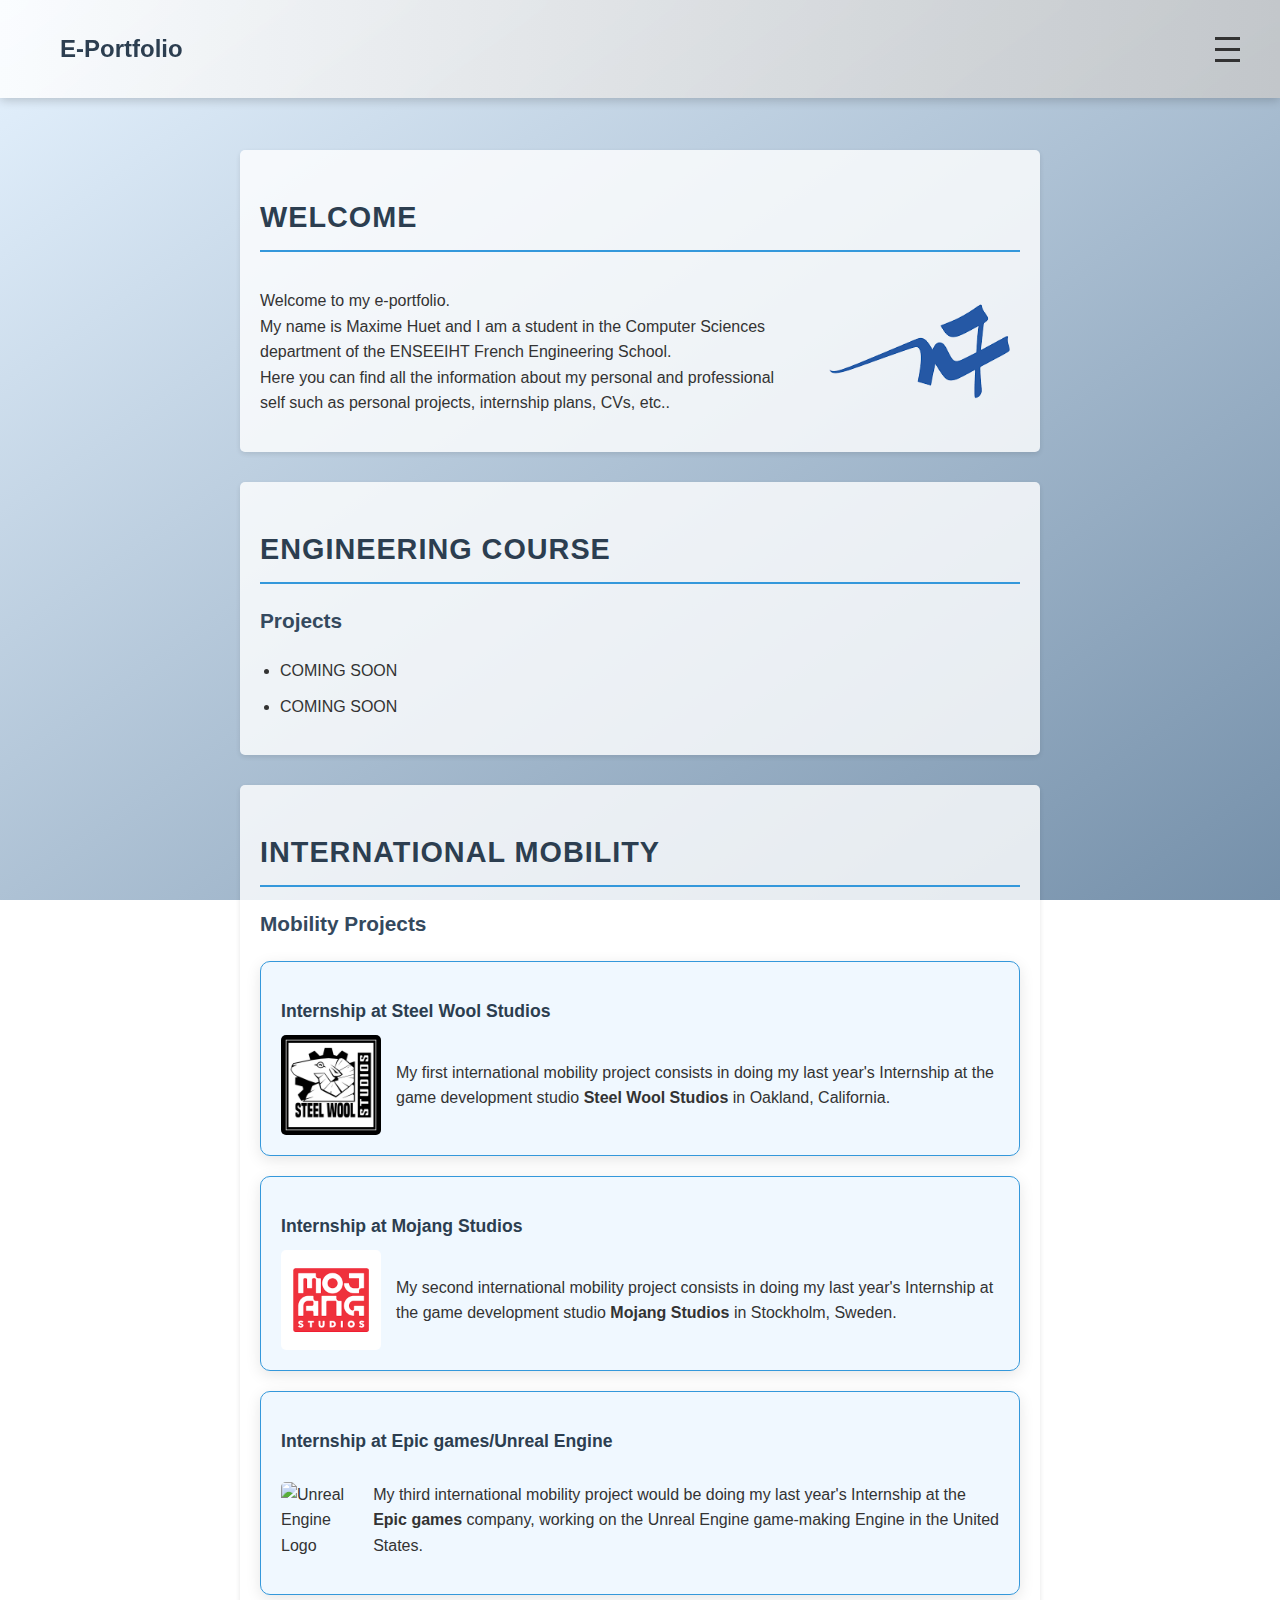
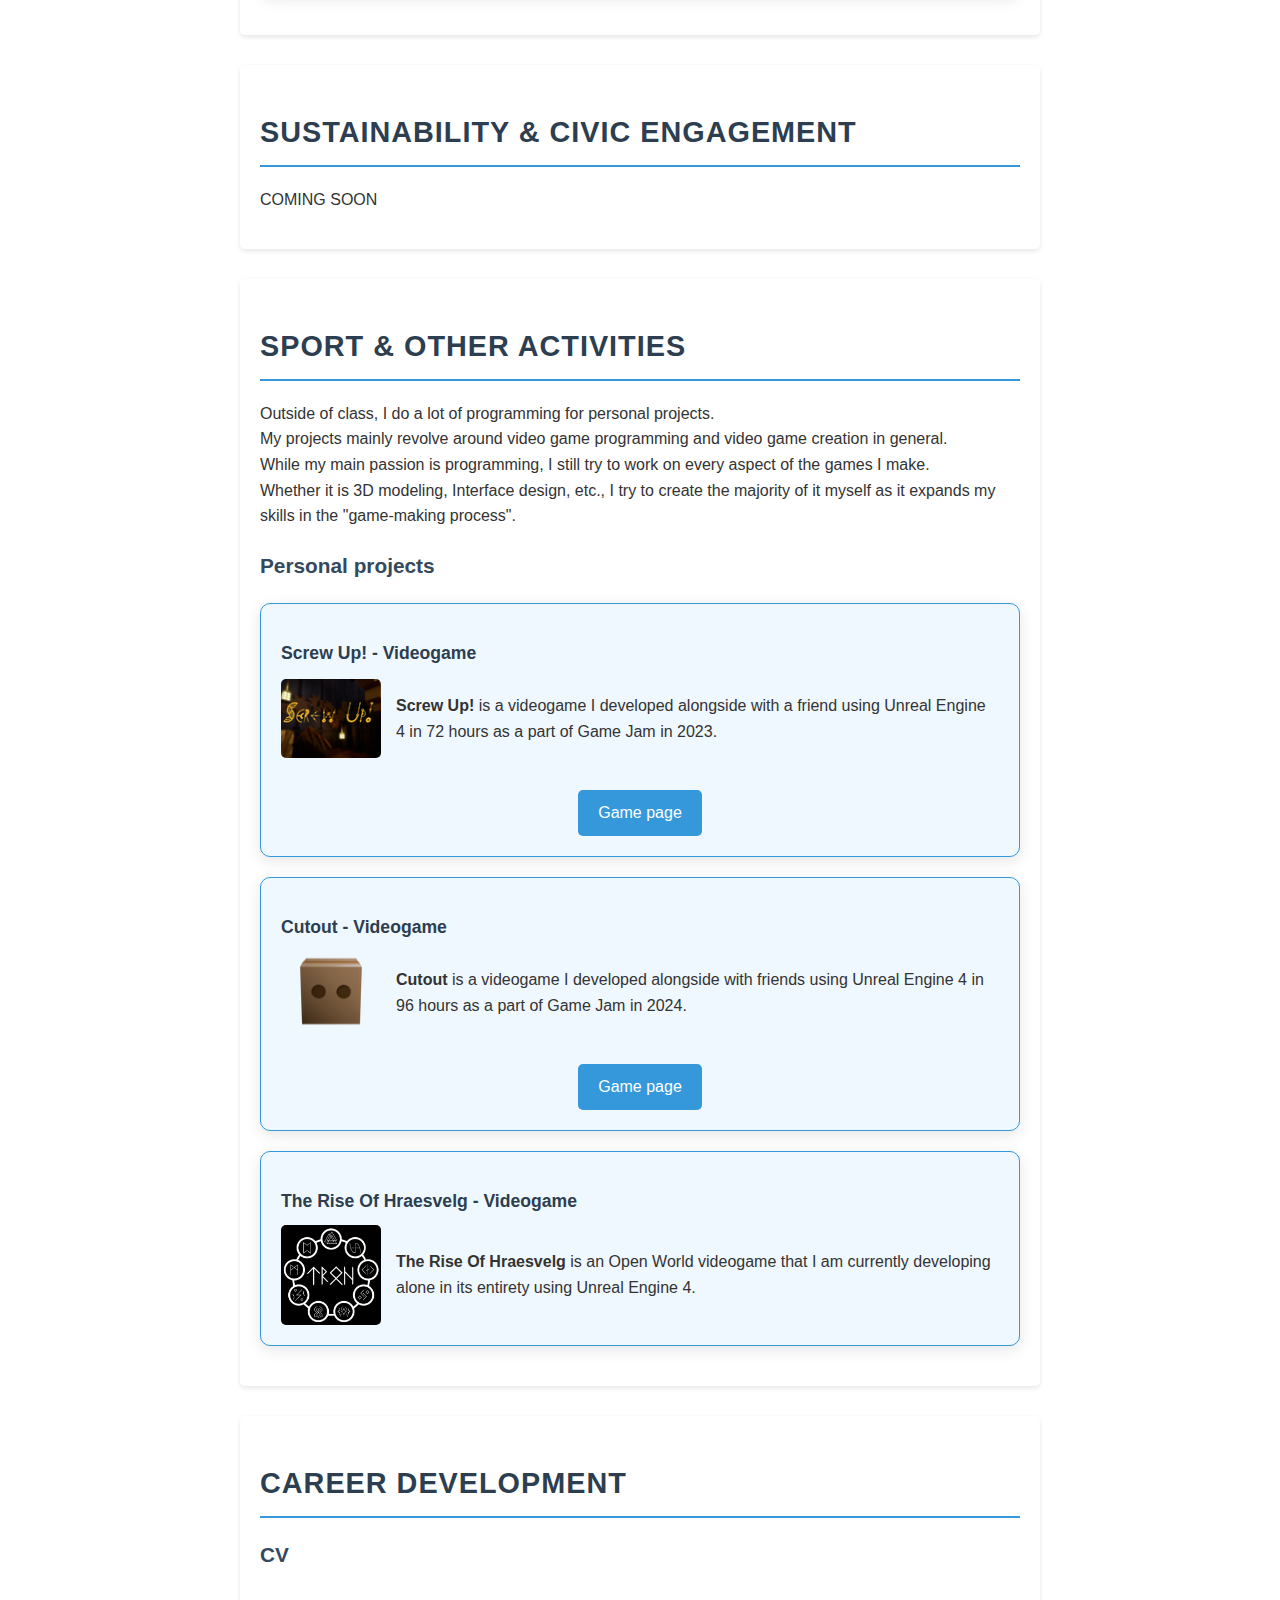
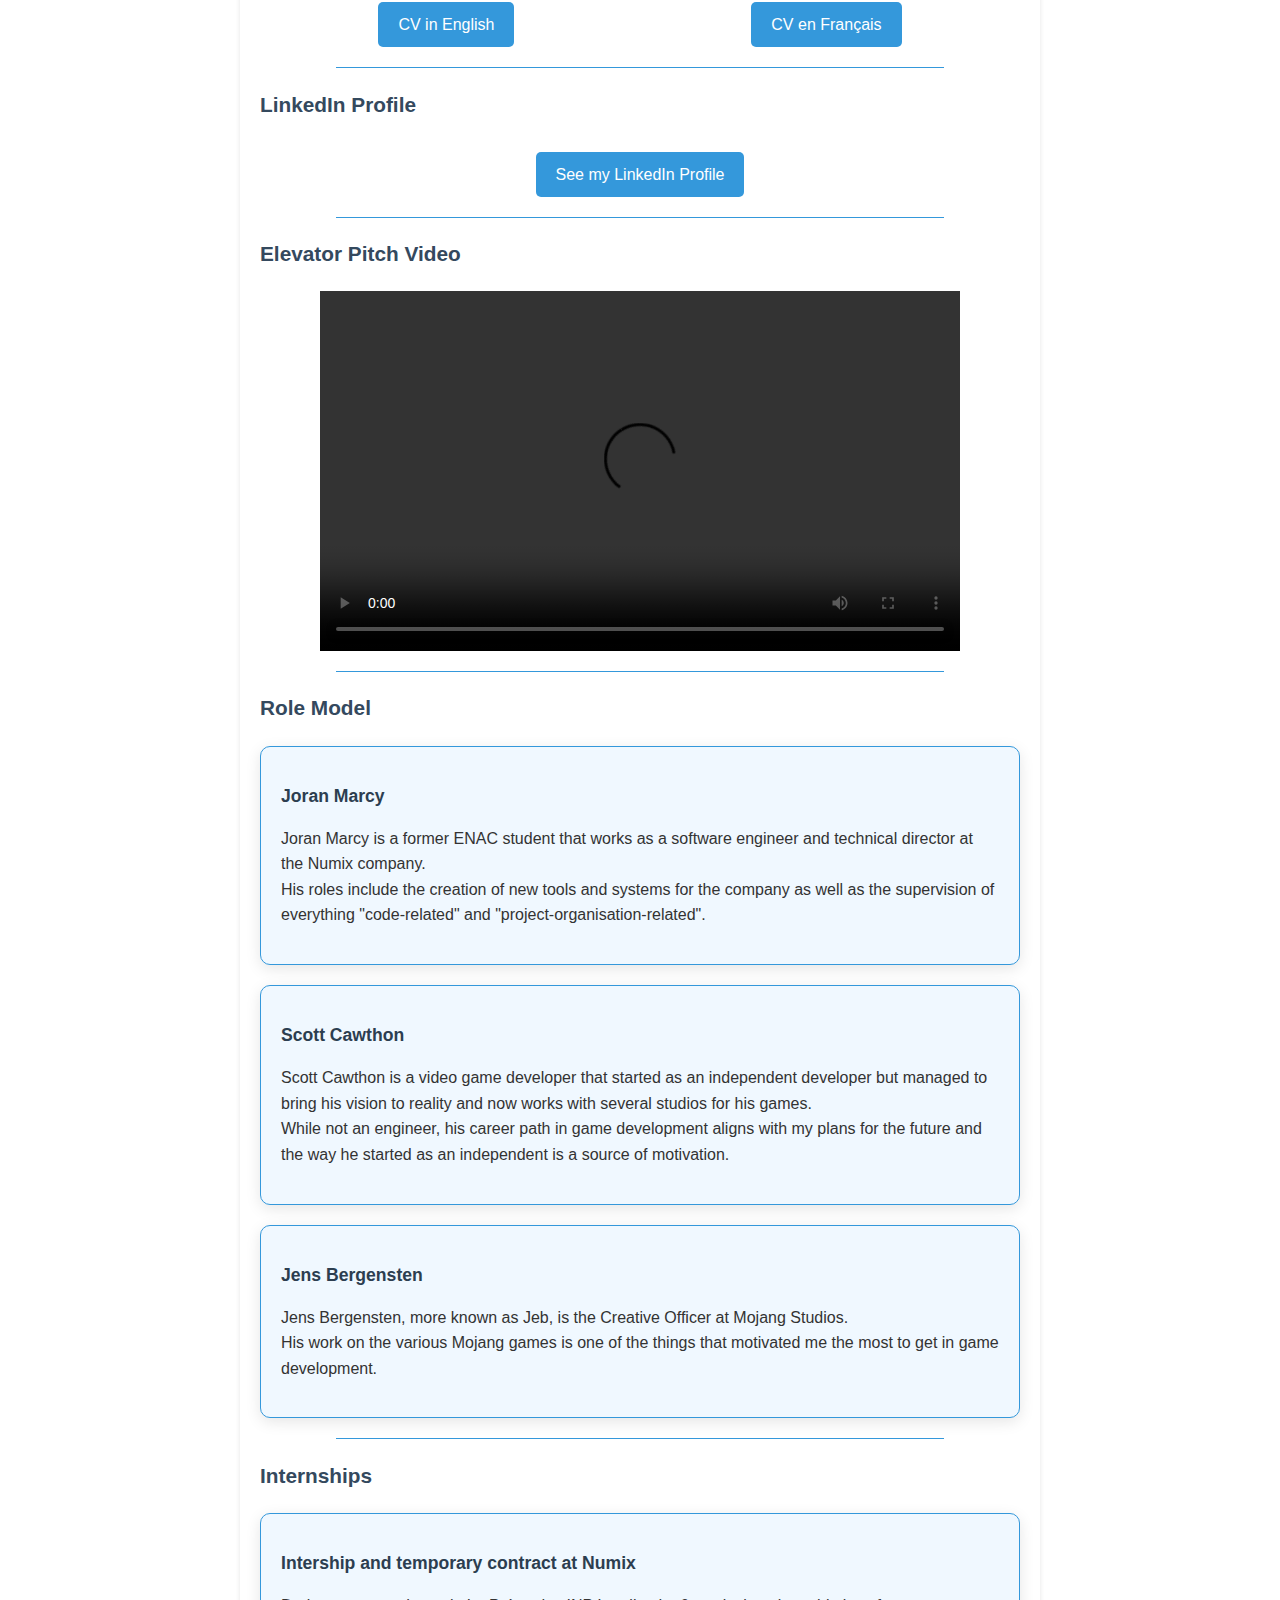
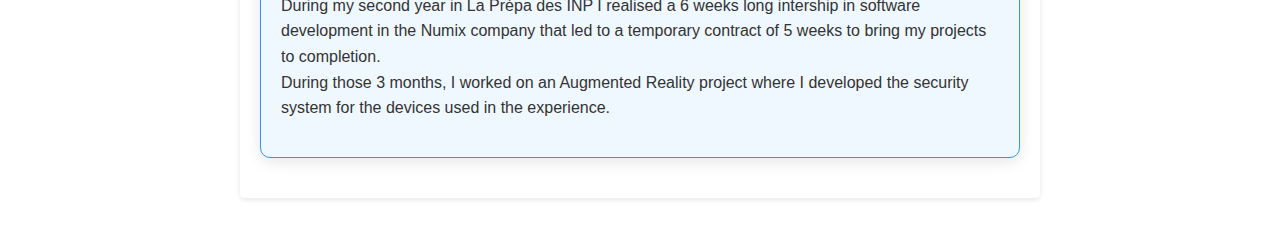
==== commit e2dfc15e: "add UE mobility project" ====
--- a/index.html
+++ b/index.html
@@ -43,8 +43,8 @@
         <h2>Engineering Course</h2>
         <h3>Projects</h3>
         <ul>
-            <li>PLACEHOLDER</li>
-            <li>PLACEHOLDER</li>
+            <li>COMING SOON</li>
+            <li>COMING SOON</li>
         </ul>
     </section>
 
@@ -70,14 +70,19 @@
             </div>
         </div>
         <div class="mobility-project">
-            <h4>Project 3</h4>
-            <p>PLACEHOLDER</p>
+            <h4>Internship at Epic games/Unreal Engine</h4>
+            <div class="project-content">
+                <img src="images/UnrealLogo.png" alt="Unreal Engine Logo" class="company-logo">
+                <p>My third international mobility project would be doing my last year's Internship
+                    at the <b>Epic games</b> company, working on the Unreal Engine game-making Engine in the United States.
+                </p>
+            </div>
         </div>
     </section>
 
     <section id="engagement">
         <h2>Sustainability & Civic Engagement</h2>
-        <p>PLACEHOLDER</p>
+        <p>COMING SOON</p>
     </section>
 
     <section id="activities">
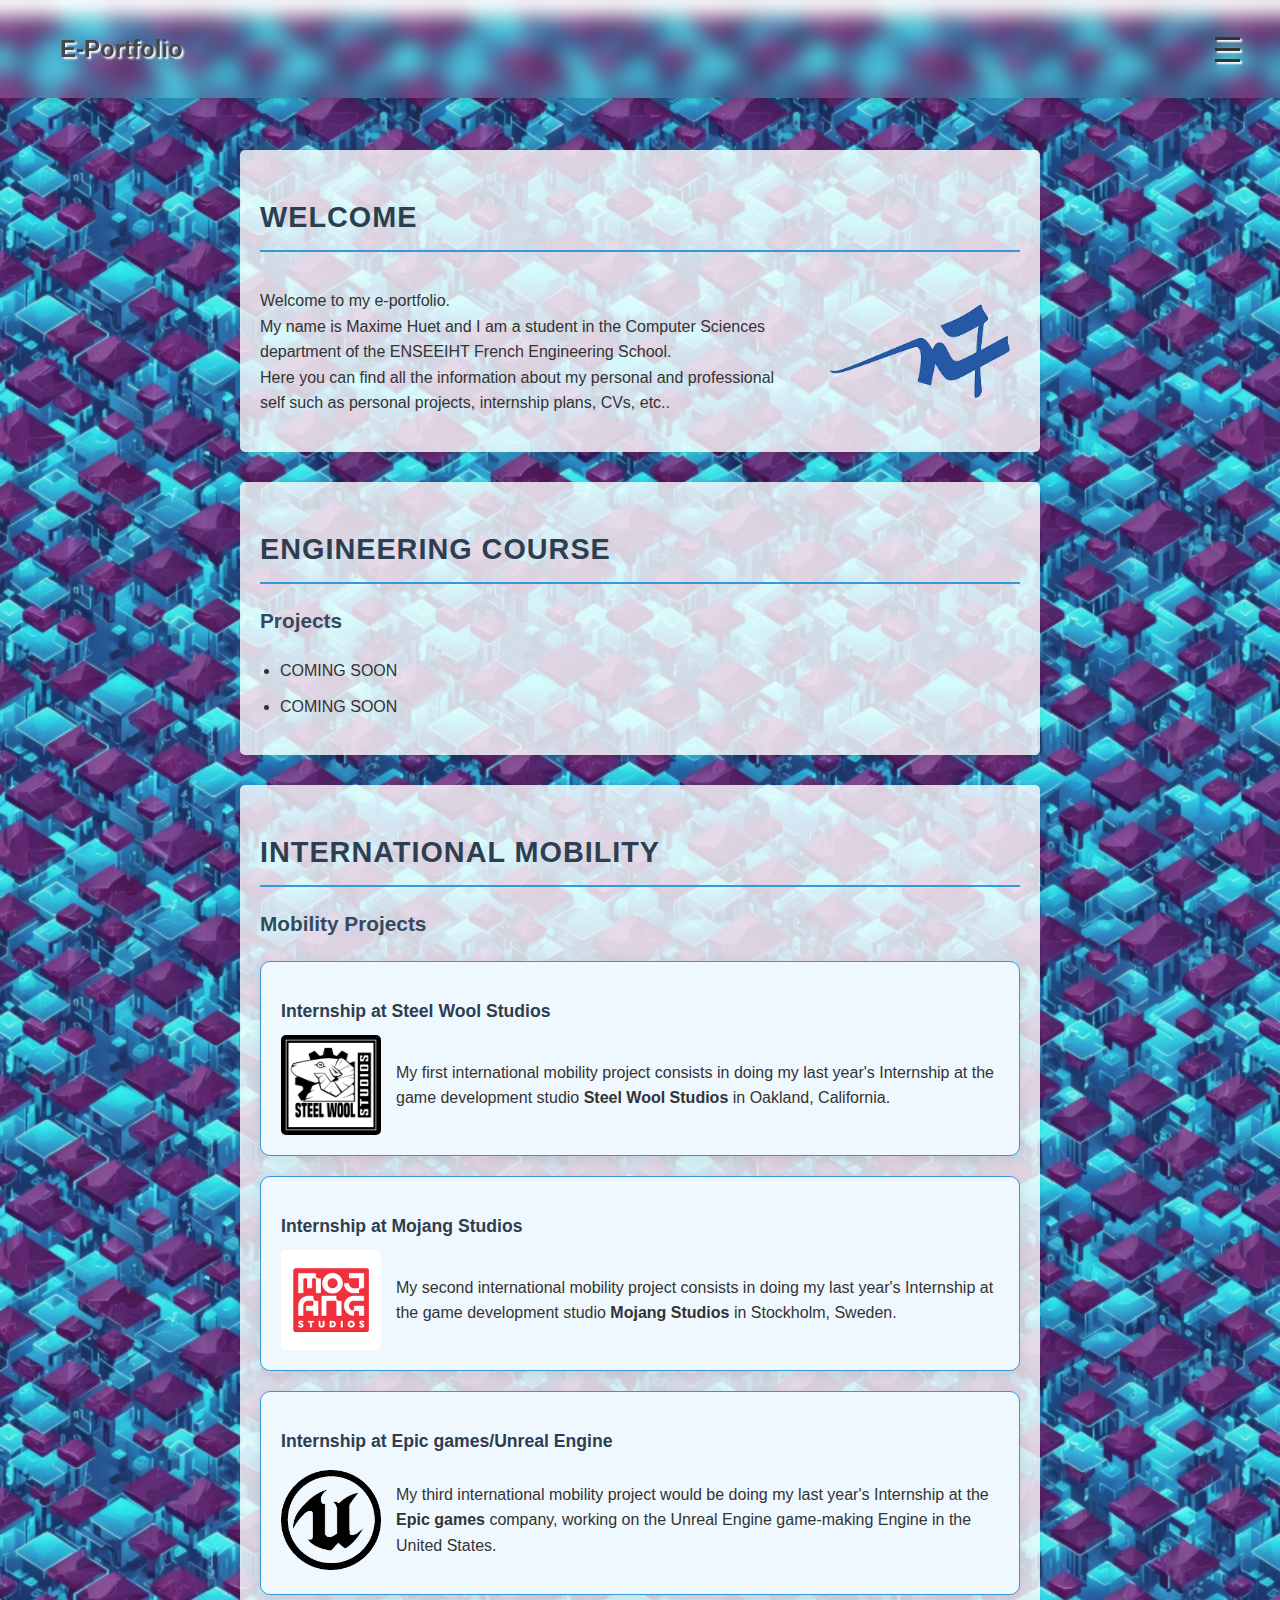
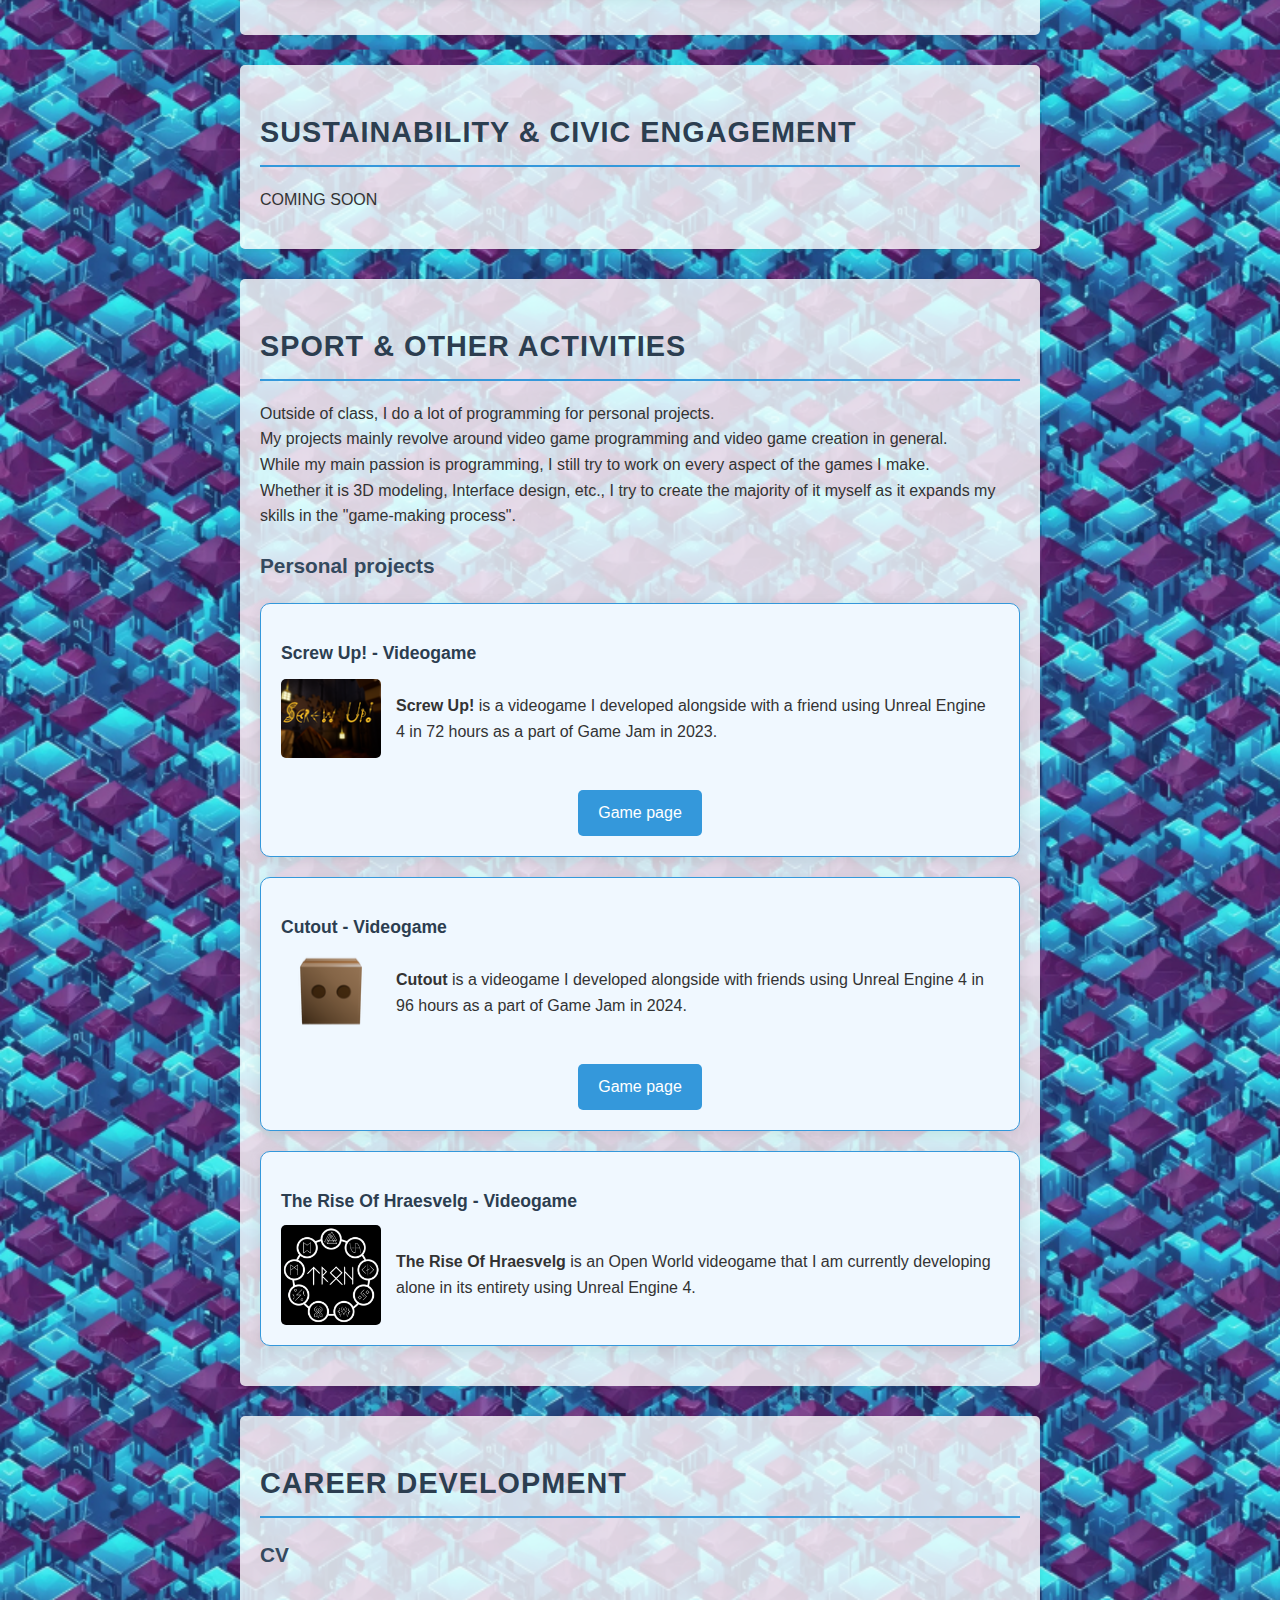
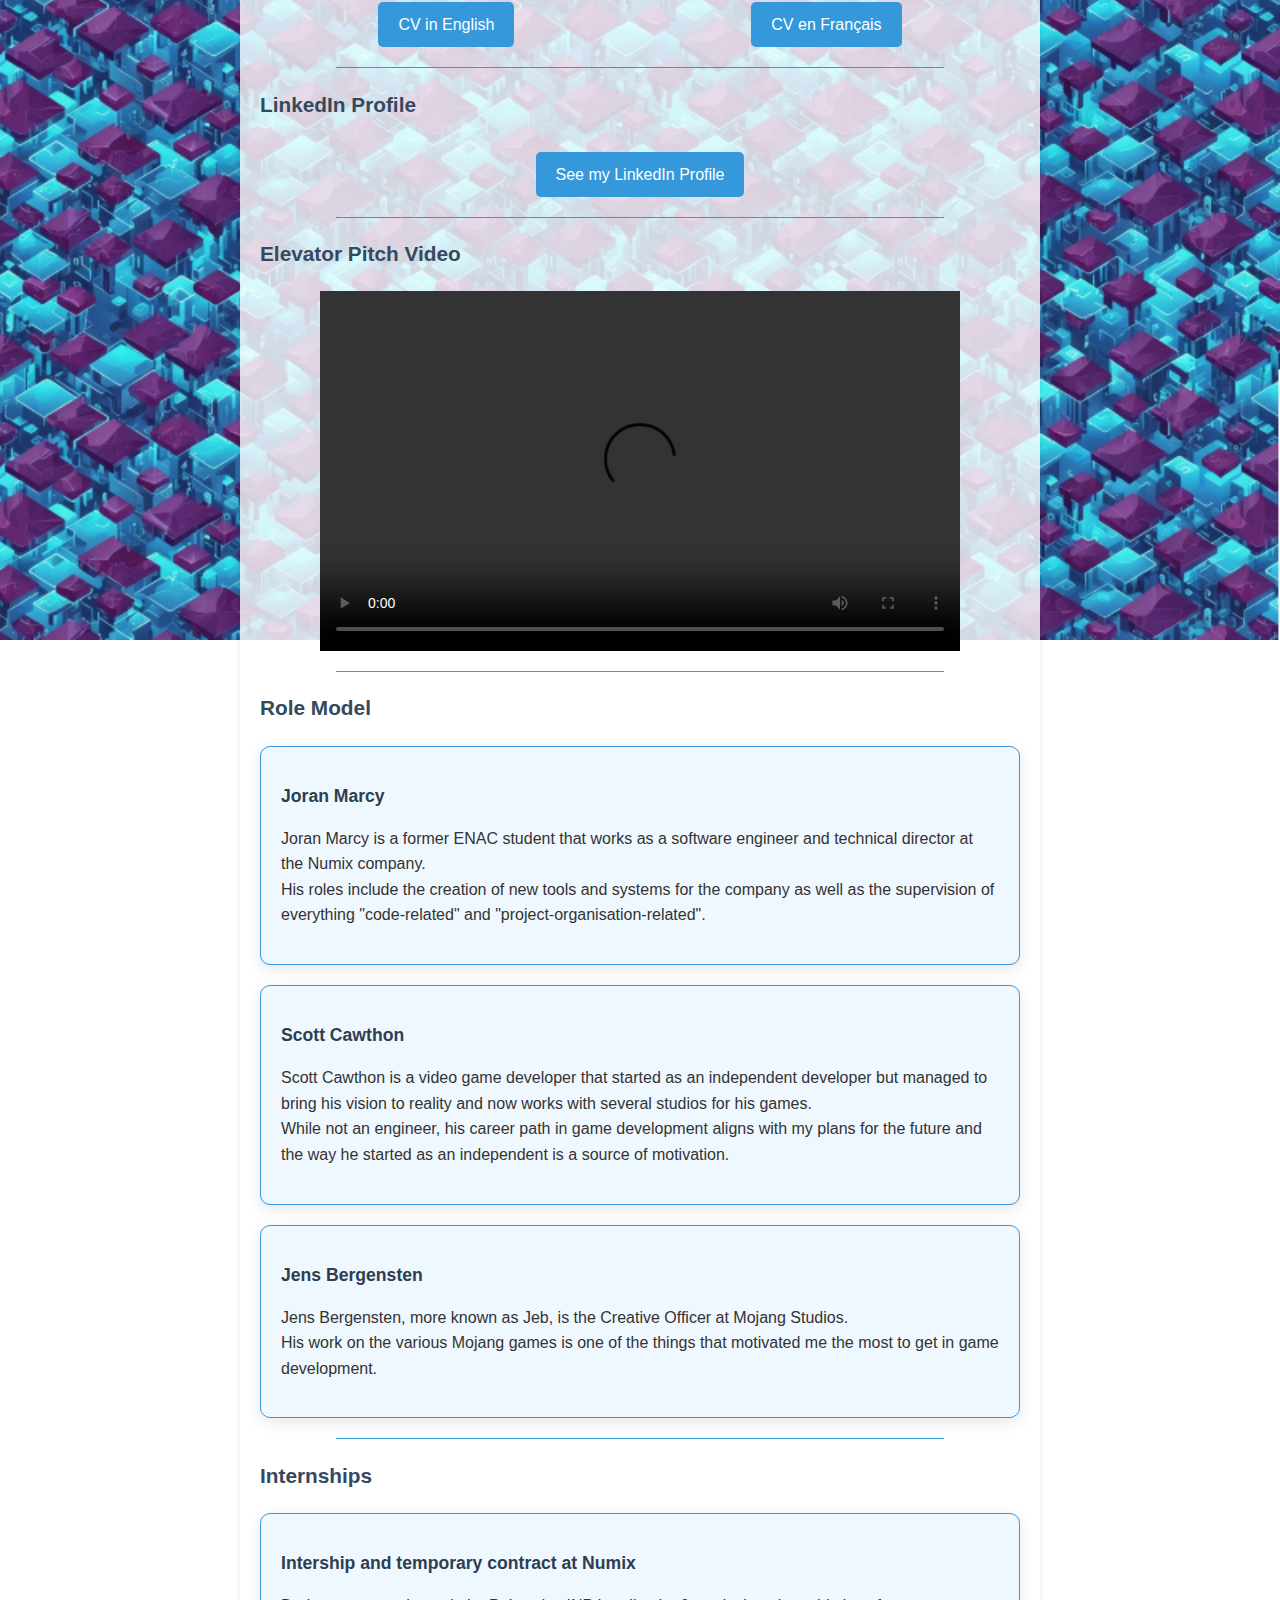
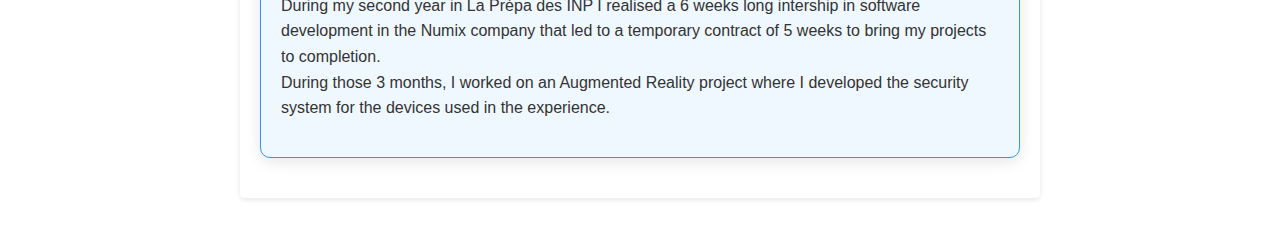
==== commit 9c0f31cd: "update HTML to add video" ====
--- a/index.html
+++ b/index.html
@@ -144,7 +144,7 @@
         <h3>Elevator Pitch Video</h3>
         <div class="video-container">
             <video width="640" height="360" controls>
-                <source src="path/to/elevator-pitch.mp4" type="video/mp4">
+                <source src="videos/ElevatorPitch.mp4" type="video/mp4">
                 Your browser can't load the video.
             </video>
         </div>
--- a/styles.css
+++ b/styles.css
@@ -7,9 +7,22 @@
     margin: 0 auto;
     padding: 20px;
     padding-top: 150px;
-    background: linear-gradient(to bottom right, #e6f3ff, #7590aa);
+    background:  url('images/background.png');
+    background-size: cover; /* Cover the entire area */
+    background-repeat: no-repeat; /* Prevent repeating */
+    animation: scroll 80s linear infinite; /* Adjust the duration for speed */
+    z-index: -1; /* Ensure it stays behind other content */
     background-attachment: fixed;
     min-height: 100vh;
+}
+
+@keyframes scroll {
+    0% {
+        background-position: 0 0; /* Start position */
+    }
+    100% {
+        background-position: 0 100%; /* End position */
+    }
 }
 
 /* Header styles */
@@ -18,7 +31,7 @@
     top: 0;
     left: 0;
     right: 0;
-    background: linear-gradient(to right, rgba(255, 255, 255, 0.8), rgba(200, 200, 200, 0.8)); /* Gradient background */
+    background: linear-gradient(to right, rgba(255, 255, 255, 0.1), rgba(200, 200, 200, 0.1)); /* Gradient background */
     backdrop-filter: blur(10px);
     -webkit-backdrop-filter: blur(10px);
     box-shadow: 0 2px 10px rgba(0, 0, 0, 0.2); /* Slightly deeper shadow */
@@ -38,7 +51,8 @@
 header h1 {
     margin: 20px;
     font-size: 24px;
-    color: #2c3e50; /* Darker color for better contrast */
+    color: #464646; /* Darker color for better contrast */
+    text-shadow: 2px 2px 2px #fff; /* White outline for text */
     transition: color 0.3s ease; /* Transition for color change */
 }
 
@@ -142,6 +156,7 @@
     background-color: #333;
     margin: 4px 0;
     transition: 0.4s;
+    box-shadow: 2px 2px 2px #fff; /* Added white shadow */
 }
 
 .hamburger:hover div {
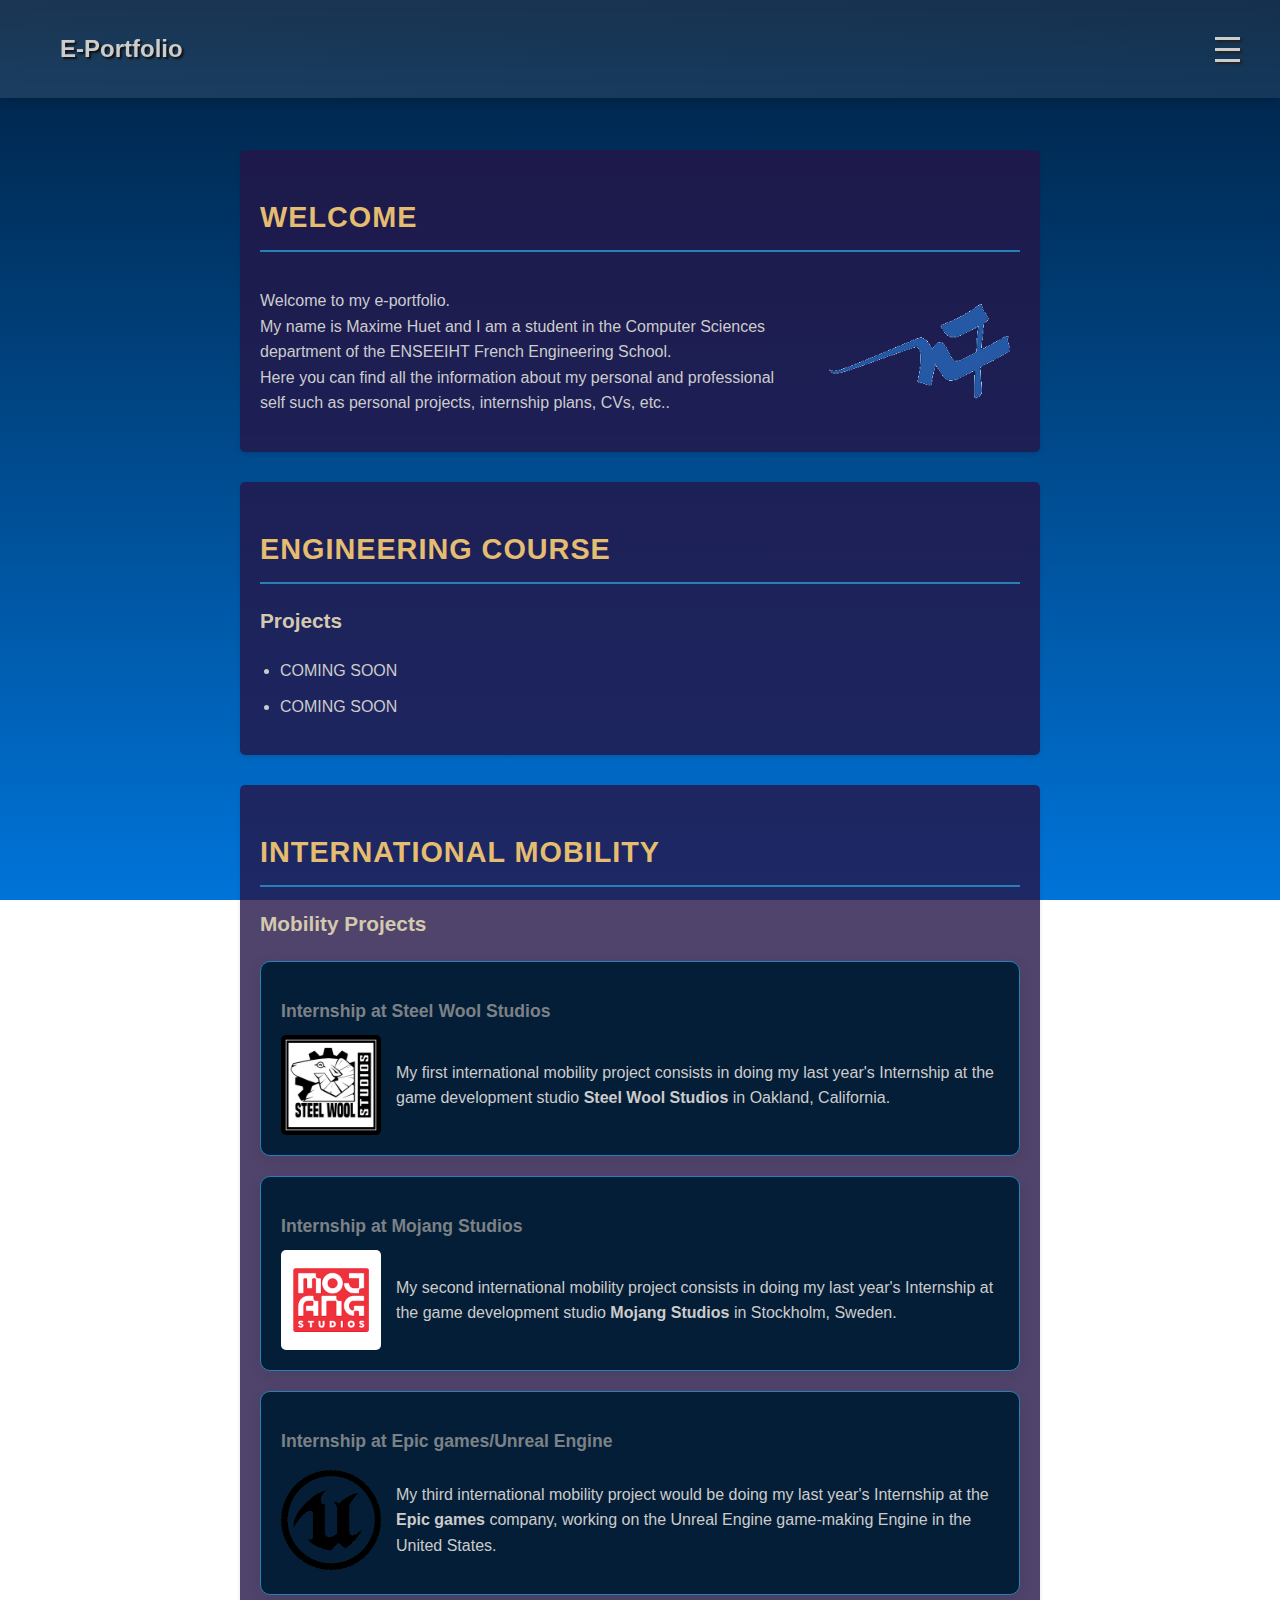
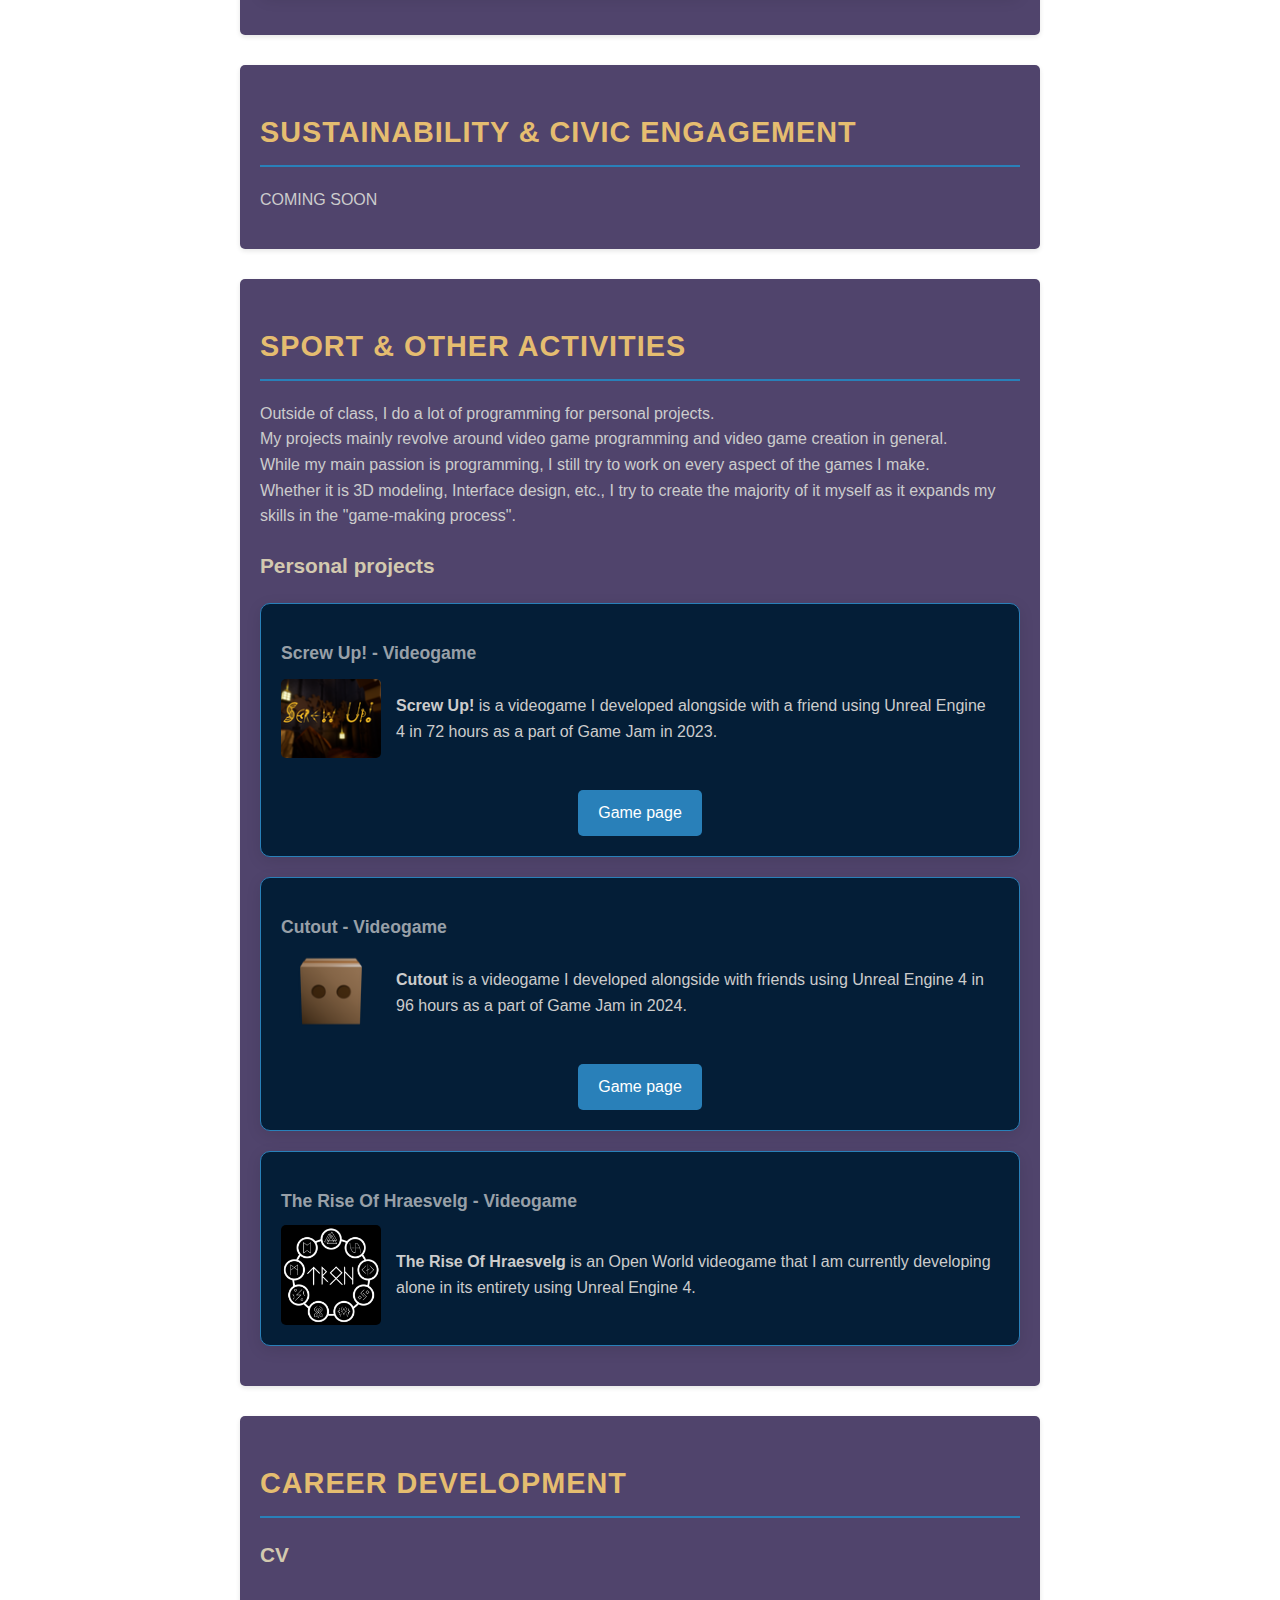
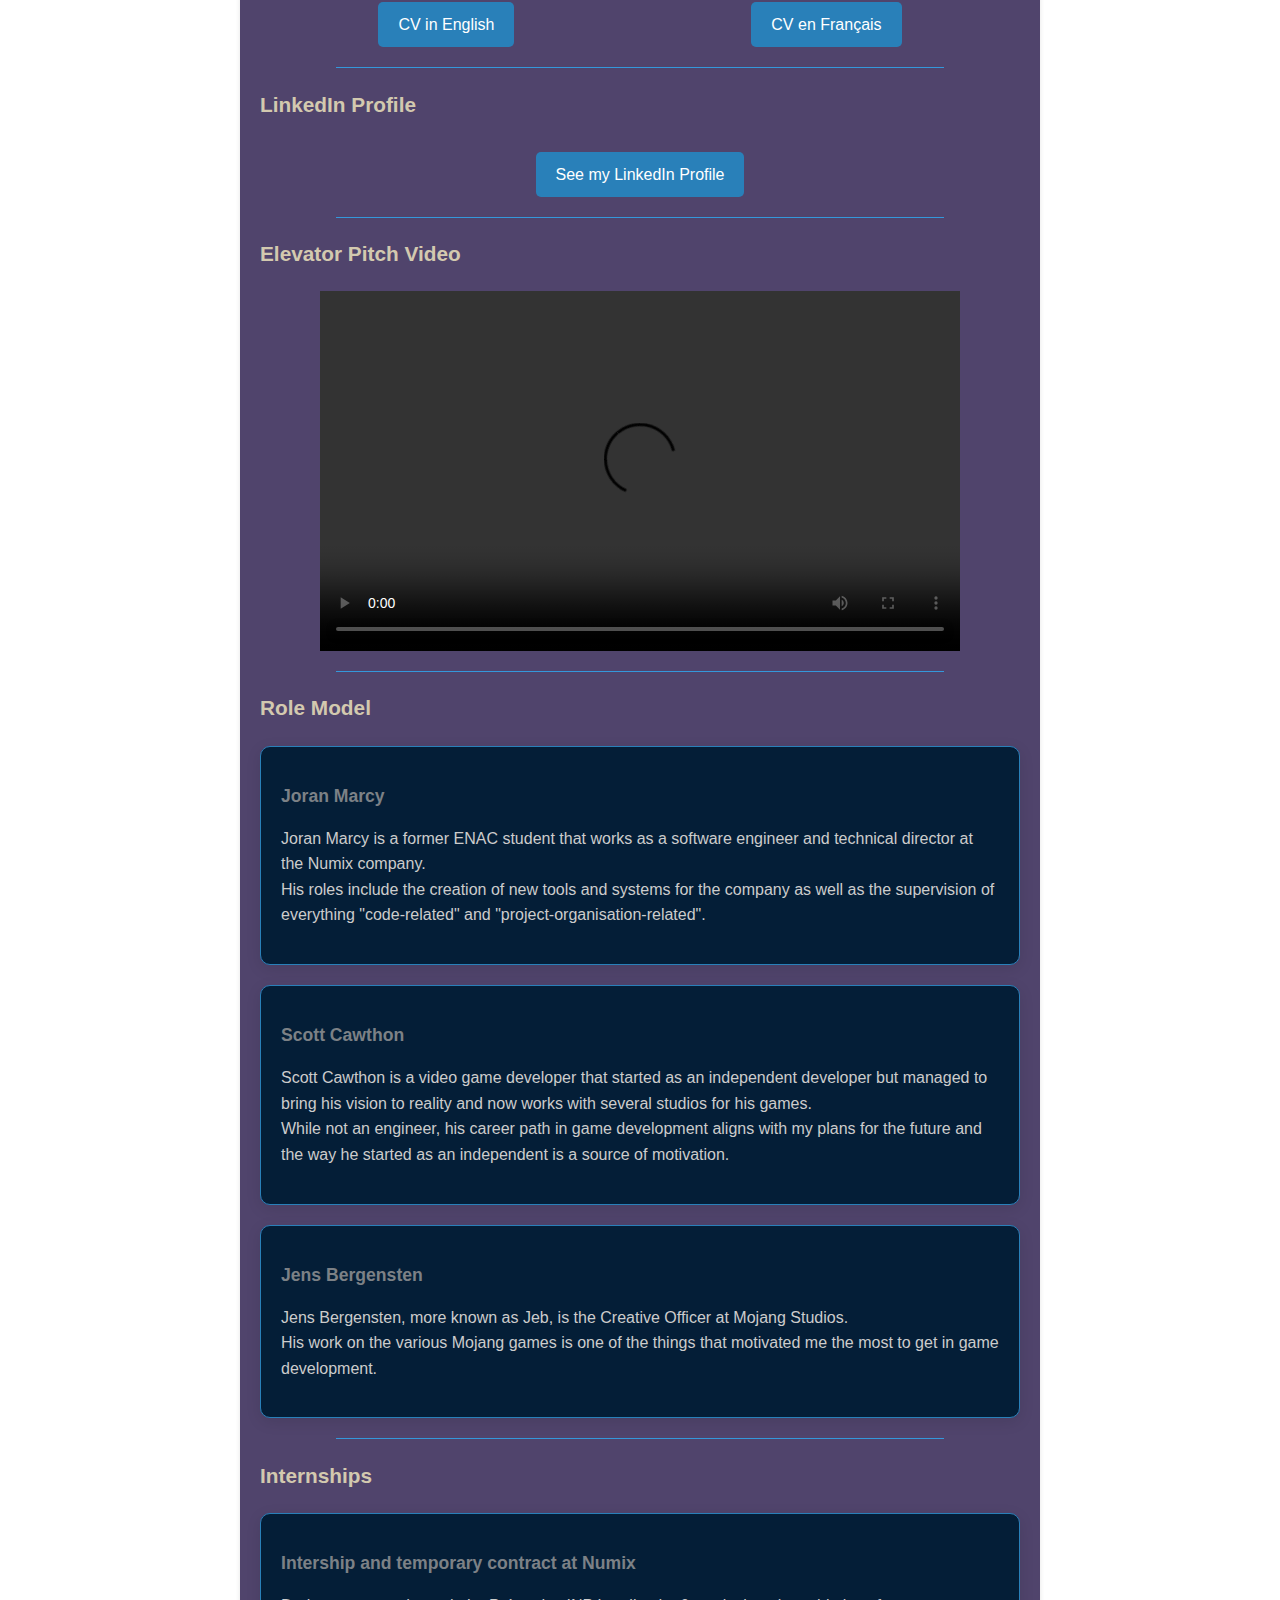
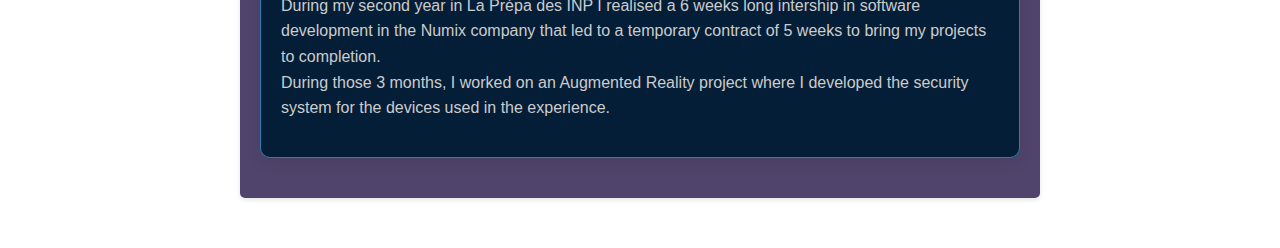
==== commit be012722: "start page splitting" ====
--- a/index.html
+++ b/index.html
@@ -18,12 +18,12 @@
         </div>
         <nav id="navbar">
             <ul class="nav-grid">
-                <li><a href="#welcome">Welcome</a></li>
-                <li><a href="#engineering">Engineering Course</a></li>
-                <li><a href="#international">International Mobility</a></li>
-                <li><a href="#engagement">Sustainability & Civic Engagement</a></li>
-                <li><a href="#activities">Sport & Other Activities</a></li>
-                <li><a href="#career">Career Development</a></li>
+                <li><a href="index.html">Welcome</a></li>
+                <li><a href="engineering.html">Engineering Course</a></li>
+                <li><a href="international.html">International Mobility</a></li>
+                <li><a href="engagement.html">Sustainability & Civic Engagement</a></li>
+                <li><a href="activities.html">Sport & Other Activities</a></li>
+                <li><a href="career.html">Career Development</a></li>
             </ul>
         </nav>
     </header>
--- a/styles.css
+++ b/styles.css
@@ -2,27 +2,15 @@
 body {
     font-family: Arial, sans-serif;
     line-height: 1.6;
-    color: #333;
+    color: #ccc;
     max-width: 800px;
     margin: 0 auto;
     padding: 20px;
     padding-top: 150px;
-    background:  url('images/background.png');
-    background-size: cover; /* Cover the entire area */
-    background-repeat: no-repeat; /* Prevent repeating */
-    animation: scroll 80s linear infinite; /* Adjust the duration for speed */
-    z-index: -1; /* Ensure it stays behind other content */
+    background: linear-gradient(to bottom, #001f3f, #0074d9); /* Updated background */
+    z-index: -1; 
     background-attachment: fixed;
     min-height: 100vh;
-}
-
-@keyframes scroll {
-    0% {
-        background-position: 0 0; /* Start position */
-    }
-    100% {
-        background-position: 0 100%; /* End position */
-    }
 }
 
 /* Header styles */
@@ -31,10 +19,10 @@
     top: 0;
     left: 0;
     right: 0;
-    background: linear-gradient(to right, rgba(255, 255, 255, 0.1), rgba(200, 200, 200, 0.1)); /* Gradient background */
+    background: linear-gradient(to right, rgba(255, 255, 255, 0.1), rgba(200, 200, 200, 0.1)); 
     backdrop-filter: blur(10px);
     -webkit-backdrop-filter: blur(10px);
-    box-shadow: 0 2px 10px rgba(0, 0, 0, 0.2); /* Slightly deeper shadow */
+    box-shadow: 0 2px 10px rgba(0, 0, 0, 0.2); 
     z-index: 1000;
     transition: background-color 0.3s ease;
 }
@@ -51,40 +39,40 @@
 header h1 {
     margin: 20px;
     font-size: 24px;
-    color: #464646; /* Darker color for better contrast */
-    text-shadow: 2px 2px 2px #fff; /* White outline for text */
-    transition: color 0.3s ease; /* Transition for color change */
+    color: #ccc; 
+    text-shadow: 2px 2px 2px #111111; 
+    transition: color 0.3s ease; 
 }
 
 header h1:hover {
-    color: #3498db; /* Change color on hover */
+    color: #3498db; 
 }
 
 /* Header styles for h1, h2, h3, h4 */
 h1 {
-    color: #2c3e50;
+    color: #e5bd70;
     font-size: 2.5em;
     margin-bottom: 20px;
 }
 
 h2 {
-    color: #2c3e50;
+    color: #e5bd70;
     font-size: 1.8em;
     padding-bottom: 10px;
-    border-bottom: 2px solid #3498db;
+    border-bottom: 2px solid #2980b9;
     margin-bottom: 20px;
     text-transform: uppercase;
     letter-spacing: 1px;
 }
 
 h3 {
-    color: #34495e;
+    color: #d3c9af;
     font-size: 1.3em;
     margin-top: 20px;
 }
 
 h4 {
-    color: #2c3e50;
+    color: #e5bd70;
     font-size: 1.1em;
     margin-top: 15px;
 }
@@ -99,53 +87,53 @@
 
 /* Nav styles */
 nav {
-    display: flex; /* Change to flex to allow for transition */
-    flex-direction: column; /* Change to column for hamburger */
+    display: flex;
+    flex-direction: column;
     width: 100%;
-    background: linear-gradient(to right, #f8f9fa, #e0e0e0); /* Gradient background */
-    padding: 0; /* Start with no padding */
-    border-radius: 5px; /* Rounded corners */
-    box-shadow: 0 2px 5px rgba(0, 0, 0, 0.1); /* Added shadow for depth */
-    max-height: 0; /* Start with max-height of 0 */
-    overflow: hidden; /* Hide overflow */
-    transition: max-height 0.5s ease, padding 0.5s ease; /* Transition for opening/closing */
+    background: linear-gradient(to right, rgba(255, 255, 255, 0.1), rgba(200, 200, 200, 0.1));
+    padding: 0; 
+    border-radius: 5px;
+    box-shadow: 0 2px 5px rgba(0, 0, 0, 0.1); 
+    max-height: 0;
+    overflow: hidden;
+    transition: max-height 0.5s ease, padding 0.5s ease; 
 }
 
 nav.active {
-    border: 1px solid #3498db; /* Added border */
-    max-height: 500px; /* Set a max-height for the open state */
-    padding: 15px; /* Ensure padding is applied when open */
+    border: 1px solid #3498db; 
+    max-height: 500px; 
+    padding: 15px; 
 }
 
 .nav-grid {
     display: flex;
-    flex-direction: column; /* Stack items vertically */
+    flex-direction: column; 
     padding: 0;
     margin: 0;
     list-style-type: none;
 }
 
 .nav-grid li {
-    margin-bottom: 15px; /* Increased space between items */
+    margin-bottom: 15px;
 }
 
 .nav-grid li a {
     text-decoration: none;
-    color: #333;
-    font-weight: 600; /* Increased font weight for emphasis */
-    transition: color 0.3s ease, background-color 0.3s ease; /* Added background color transition */
-    padding: 12px 15px; /* Adjusted padding for better click area */
-    border-radius: 3px; /* Rounded corners for links */
+    color: #d9cccc;
+    font-weight: 600; 
+    transition: color 0.3s ease, background-color 0.3s ease; 
+    padding: 12px 15px; 
+    border-radius: 3px; 
 }
 
 .nav-grid li a:hover {
-    color: #fff; /* Change text color on hover */
-    background-color: #3498db; /* Background color on hover */
+    color: #fff; 
+    background-color: #3498db;
 }
 
 /* Hamburger menu styles */
 .hamburger {
-    display: flex; /* Show hamburger icon */
+    display: flex; 
     flex-direction: column;
     cursor: pointer;
 }
@@ -153,14 +141,14 @@
 .hamburger div {
     width: 25px;
     height: 3px;
-    background-color: #333;
+    background-color: #ccc;
     margin: 4px 0;
     transition: 0.4s;
-    box-shadow: 2px 2px 2px #fff; /* Added white shadow */
+    box-shadow: 2px 2px 2px #232323; 
 }
 
 .hamburger:hover div {
-    background-color: #3498db; /* New color on hover */
+    background-color: #3498db; 
 }
 
 /* Active state for hamburger */
@@ -169,7 +157,7 @@
 }
 
 .hamburger.active div:nth-child(2) {
-    opacity: 0; /* Hide the middle line */
+    opacity: 0; 
 }
 
 .hamburger.active div:nth-child(3) {
@@ -178,7 +166,7 @@
 
 /* Show navbar when active */
 nav.active {
-    display: flex; /* Show nav when hamburger is active */
+    display: flex; 
 }
 
 /* Welcome Section Styles */
@@ -186,6 +174,7 @@
     display: flex;
     justify-content: space-between;
     align-items: center;
+    flex-wrap: wrap;
 }
 
 .welcome-content p {
@@ -206,7 +195,7 @@
 section {
     margin-bottom: 30px;
     padding: 20px;
-    background-color: rgba(255, 255, 255, 0.8);
+    background-color: rgba(36, 21, 71, 0.8);
     border-radius: 5px;
     box-shadow: 0 2px 5px rgba(0,0,0,0.1);
 }
@@ -222,7 +211,7 @@
 
 /* Link styles */
 a {
-    color: #3498db;
+    color: #2980b9;
     text-decoration: none;
 }
 
@@ -232,84 +221,84 @@
 
 /* Personal project styles */
 .personal-project {
-    border: 1px solid #3498db; /* Blue border */
-    padding: 20px; /* Space inside the box */
-    margin: 20px 0; /* Space between boxes */
-    border-radius: 10px; /* Rounded corners */
-    background-color: #f0f8ff; /* Light background color */
-    box-shadow: 0 4px 15px rgba(0, 0, 0, 0.1); /* Soft shadow for depth */
-    transition: transform 0.3s, box-shadow 0.3s; /* Smooth transition for hover effects */
+    border: 1px solid #2980b9;
+    padding: 20px;
+    margin: 20px 0; 
+    border-radius: 10px; 
+    background-color: #041e37;
+    box-shadow: 0 4px 15px rgba(0, 0, 0, 0.1); 
+    transition: transform 0.3s, box-shadow 0.3s; 
 }
 
 .personal-project:hover {
-    transform: translateY(-5px); /* Lift effect */
-    box-shadow: 0 8px 20px rgba(0, 0, 0, 0.2); /* Deeper shadow on hover */
+    transform: translateY(-5px); 
+    box-shadow: 0 8px 20px rgba(0, 0, 0, 0.2); 
 }
 
 .personal-project h4 {
-    color: #2c3e50; /* Darker color for titles */
-    margin-bottom: 10px; /* Space below titles */
+    color: #98a0a8; 
+    margin-bottom: 10px; 
 }
 
 .personal-project .project-content {
-    display: flex; /* Flexbox for image and text */
-    align-items: center; /* Center vertically */
+    display: flex; 
+    align-items: center;
 }
 
 .personal-project .project-content img {
-    max-width: 100px; /* Limit image size */
-    margin-right: 15px; /* Space between image and text */
-    border-radius: 5px; /* Rounded corners for images */
+    max-width: 100px; 
+    margin-right: 15px;
+    border-radius: 5px;
 }
 
 /* Mobility project and role model styles */
 .mobility-project, .role-model, .intership {
-    border: 1px solid #3498db; /* Blue border */
-    padding: 20px; /* Space inside the box */
-    margin: 20px 0; /* Space between boxes */
-    border-radius: 10px; /* Rounded corners */
-    background-color: #f0f8ff; /* Light background color */
-    box-shadow: 0 4px 15px rgba(0, 0, 0, 0.1); /* Soft shadow for depth */
-    transition: transform 0.3s, box-shadow 0.3s; /* Smooth transition for hover effects */
+    border: 1px solid #2980b9; 
+    padding: 20px; 
+    margin: 20px 0; 
+    border-radius: 10px; 
+    background-color: #041e37; 
+    box-shadow: 0 4px 15px rgba(0, 0, 0, 0.1);
+    transition: transform 0.3s, box-shadow 0.3s; 
 }
 
 .mobility-project:hover, .role-model:hover, .intership:hover {
-    transform: translateY(-5px); /* Lift effect */
-    box-shadow: 0 8px 20px rgba(0, 0, 0, 0.2); /* Deeper shadow on hover */
+    transform: translateY(-5px);
+    box-shadow: 0 8px 20px rgba(0, 0, 0, 0.2); 
 }
 
 .mobility-project h4, .role-model h4, .intership h4 {
-    color: #2c3e50; /* Darker color for titles */
-    margin-bottom: 10px; /* Space below titles */
+    color: #7c8186;
+    margin-bottom: 10px; 
 }
 
 /* Project content styles */
 .project-content {
-    display: flex; /* Flexbox for image and text */
-    align-items: center; /* Center vertically */
+    display: flex; 
+    align-items: center; 
 }
 
 .project-content img {
-    max-width: 100px; /* Limit image size */
-    margin-right: 15px; /* Space between image and text */
-    border-radius: 5px; /* Rounded corners for images */
+    max-width: 100px; 
+    margin-right: 15px; 
+    border-radius: 5px; 
 }
 
 /* Button styles */
 .button {
     display: inline-block;
     padding: 10px 20px;
-    background-color: #3498db; /* Button color */
+    background-color: #2980b9; 
     color: #fff;
     text-decoration: none;
     border-radius: 5px;
     transition: background-color 0.3s ease, transform 0.1s ease-in-out;
-    margin-top: 10px; /* Space above buttons */
+    margin-top: 10px; 
 }
 
 .button:hover {
-    background-color: #2980b9; /* Darker button color on hover */
-    transform: scale(1.05); /* Slightly enlarge button on hover */
+    background-color: #2980b9; 
+    transform: scale(1.05); 
 }
 
 /* Video styles */
@@ -319,9 +308,9 @@
 }
 
 .video-container {
-    display: flex; /* Use flexbox */
-    justify-content: center; /* Center horizontally */
-    margin: 20px 0; /* Add some margin for spacing */
+    display: flex; 
+    justify-content: center;
+    margin: 20px 0; 
 }
 
 /* Button container styles */
@@ -373,12 +362,12 @@
     nav {
         flex-direction: column;
         width: 100%;
-        background-color: #f8f9fa; /* New background color for mobile */
-        padding: 15px; /* Increased padding for better spacing */
-        border: 1px solid #3498db; /* Added border */
-        border-radius: 5px; /* Rounded corners */
-        box-shadow: 0 2px 5px rgba(0, 0, 0, 0.1); /* Added shadow for depth */
-        display: none; /* Hide nav by default */
+        background-color: #f8f9fa; 
+        padding: 15px; 
+        border: 1px solid #3498db;
+        border-radius: 5px;
+        box-shadow: 0 2px 5px rgba(0, 0, 0, 0.1); 
+        display: none; 
     }
 
     .nav-grid {
@@ -387,7 +376,7 @@
     }
 
     .nav-grid li {
-        margin-bottom: 15px; /* Increased space between items */
+        margin-bottom: 15px;
     }
 
     section {
@@ -418,4 +407,9 @@
         max-width: 80px;
         margin-bottom: 10px;
     }
+
+    .welcome-content {
+        flex-direction: column; /* Stack items vertically */
+        align-items: flex-start; /* Align items to the start */
+    }
 }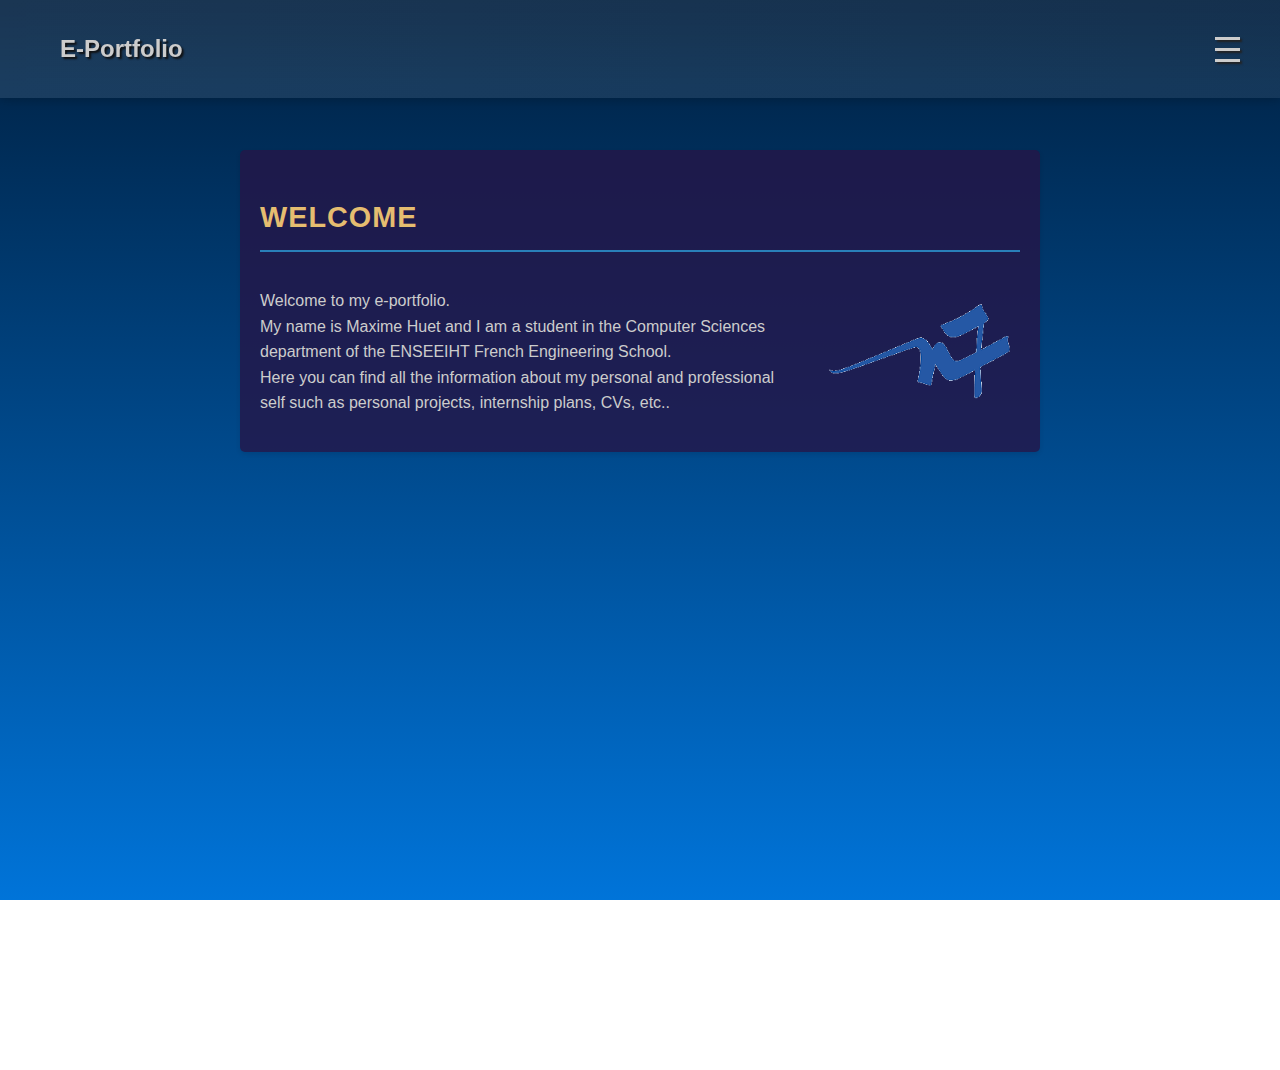
==== commit 3bc3f513: "Fix index.html" ====
--- a/index.html
+++ b/index.html
@@ -39,154 +39,6 @@
         </div>
     </section>
 
-    <section id="engineering">
-        <h2>Engineering Course</h2>
-        <h3>Projects</h3>
-        <ul>
-            <li>COMING SOON</li>
-            <li>COMING SOON</li>
-        </ul>
-    </section>
-
-    <section id="international">
-        <h2>International Mobility</h2>
-        <h3>Mobility Projects</h3>
-        <div class="mobility-project">
-            <h4>Internship at Steel Wool Studios</h4>
-            <div class="project-content">
-                <img src="images/SteelWoolLogo.png" alt="Steel Wool Studios Logo" class="company-logo">
-                <p>My first international mobility project consists in doing my last year's Internship
-                    at the game development studio <b>Steel Wool Studios</b> in Oakland, California.
-                </p>
-            </div>
-        </div>
-        <div class="mobility-project">
-            <h4>Internship at Mojang Studios</h4>
-            <div class="project-content">
-                <img src="images/MojangLogo.png" alt="Mojang Studios Logo" class="company-logo">
-                <p>My second international mobility project consists in doing my last year's Internship
-                    at the game development studio <b>Mojang Studios</b> in Stockholm, Sweden.
-                </p>
-            </div>
-        </div>
-        <div class="mobility-project">
-            <h4>Internship at Epic games/Unreal Engine</h4>
-            <div class="project-content">
-                <img src="images/UnrealLogo.png" alt="Unreal Engine Logo" class="company-logo">
-                <p>My third international mobility project would be doing my last year's Internship
-                    at the <b>Epic games</b> company, working on the Unreal Engine game-making Engine in the United States.
-                </p>
-            </div>
-        </div>
-    </section>
-
-    <section id="engagement">
-        <h2>Sustainability & Civic Engagement</h2>
-        <p>COMING SOON</p>
-    </section>
-
-    <section id="activities">
-        <h2>Sport & Other Activities</h2>
-        <p>Outside of class, I do a lot of programming for personal projects.</br>
-            My projects mainly revolve around video game programming and video game creation in general. </br>
-            While my main passion is programming, I still try to work on every aspect of the games I make. </br>
-            Whether it is 3D modeling, Interface design, etc., I try to create the majority of it myself as it expands my skills
-            in the "game-making process".
-        </p>
-    
-        <h3>Personal projects</h3>
-        <div class="personal-project">
-            <h4>Screw Up! - Videogame</h4>
-            <div class="project-content">
-                <img src="images/ScrewUp.png" alt="Screw Up! Logo" class="company-logo">
-                <p><b>Screw Up!</b> is a videogame I developed alongside with a friend using Unreal Engine 4 in 72 hours as a part of Game Jam in 2023.</p>
-            </div>
-            <div class="button-container">
-                <a href="https://cerrad-las-sopas.itch.io/screw-up" class="button animate-click" target="_blank">Game page</a>
-            </div>
-        </div>
-        <div class="personal-project">
-            <h4>Cutout - Videogame</h4>
-            <div class="project-content">
-                <img src="images/CutOut.png" alt="Cutout Logo" class="company-logo">
-                <p><b>Cutout</b> is a videogame I developed alongside with friends using Unreal Engine 4 in 96 hours as a part of Game Jam in 2024.</p>
-            </div>
-            <div class="button-container">
-                <a href="https://cerrad-las-sopas.itch.io/cutout" class="button animate-click" target="_blank">Game page</a>
-            </div>
-        </div>
-        <div class="personal-project">
-            <h4>The Rise Of Hraesvelg - Videogame</h4>
-            <div class="project-content">
-                <img src="images/TROH.png" alt="TROH Logo" class="company-logo">
-                <p><b>The Rise Of Hraesvelg</b> is an Open World videogame that I am currently developing alone in its entirety using Unreal Engine 4.</p>
-            </div>
-        </div>
-    </section>
-
-    <section id="career">
-        <h2>Career Development</h2>
-        <h3>CV</h3>
-        <div class="button-container">
-            <a href="files/CV_EN_Maxime_Huet.pdf" class="button animate-click" target="_blank">CV in English</a>
-            <a href="files/CV_FR_Maxime_Huet.pdf" class="button animate-click" target="_blank">CV en Français</a>
-        </div>
-
-        <div class="separator"></div>
-
-        <h3>LinkedIn Profile</h3>
-        <div class="button-container">
-            <a href="https://www.linkedin.com/in/maxime-huet-fren/" class="button animate-click" target="_blank">See my LinkedIn Profile</a>
-        </div>
-
-        <div class="separator"></div>
-
-        <h3>Elevator Pitch Video</h3>
-        <div class="video-container">
-            <video width="640" height="360" controls>
-                <source src="videos/ElevatorPitch.mp4" type="video/mp4">
-                Your browser can't load the video.
-            </video>
-        </div>
-
-        <div class="separator"></div>
-
-        <h3>Role Model</h3>
-        <div class="role-model">
-            <h4>Joran Marcy</h4>
-            <p>Joran Marcy is a former ENAC student that works as a software
-                engineer and technical director at the Numix company. </br>
-            His roles include the creation of new tools and systems for the company as well
-            as the supervision of everything "code-related" and "project-organisation-related".</p>
-        </div>
-        <div class="role-model">
-            <h4>Scott Cawthon</h4>
-            <p>Scott Cawthon is a video game developer that started as an independent developer
-                but managed to bring his vision to reality and now works with several studios for 
-                his games. </br>
-                While not an engineer, his career path in game development aligns with my plans for the future
-                and the way he started as an independent is a source of motivation.
-            </p>
-        </div>
-        <div class="role-model">
-            <h4>Jens Bergensten</h4>
-            <p>Jens Bergensten, more known as Jeb, is the Creative Officer at Mojang Studios.</br>
-                His work on the various Mojang games is one of the things that motivated me the most
-                to get in game development.</p>
-        </div>
-
-        <div class="separator"></div>
-        
-        <h3>Internships</h3>
-        <div class="intership">
-            <h4>Intership and temporary contract at Numix</h4>
-            <p>During my second year in La Prépa des INP I realised a 6 weeks long intership in software development in the 
-                Numix company that led to a temporary contract of 5 weeks to bring my projects to completion.</br>
-                During those 3 months, I worked on an Augmented Reality project where I developed the security system
-                for the devices used in the experience.</p>
-        </div>
-    </section>
-
     <button id="scroll-to-top">↑</button>
 
     <script src="scroll-to-top.js"></script>
@@ -201,4 +53,4 @@
         });
     </script>
 </body>
-</html>+</html>
